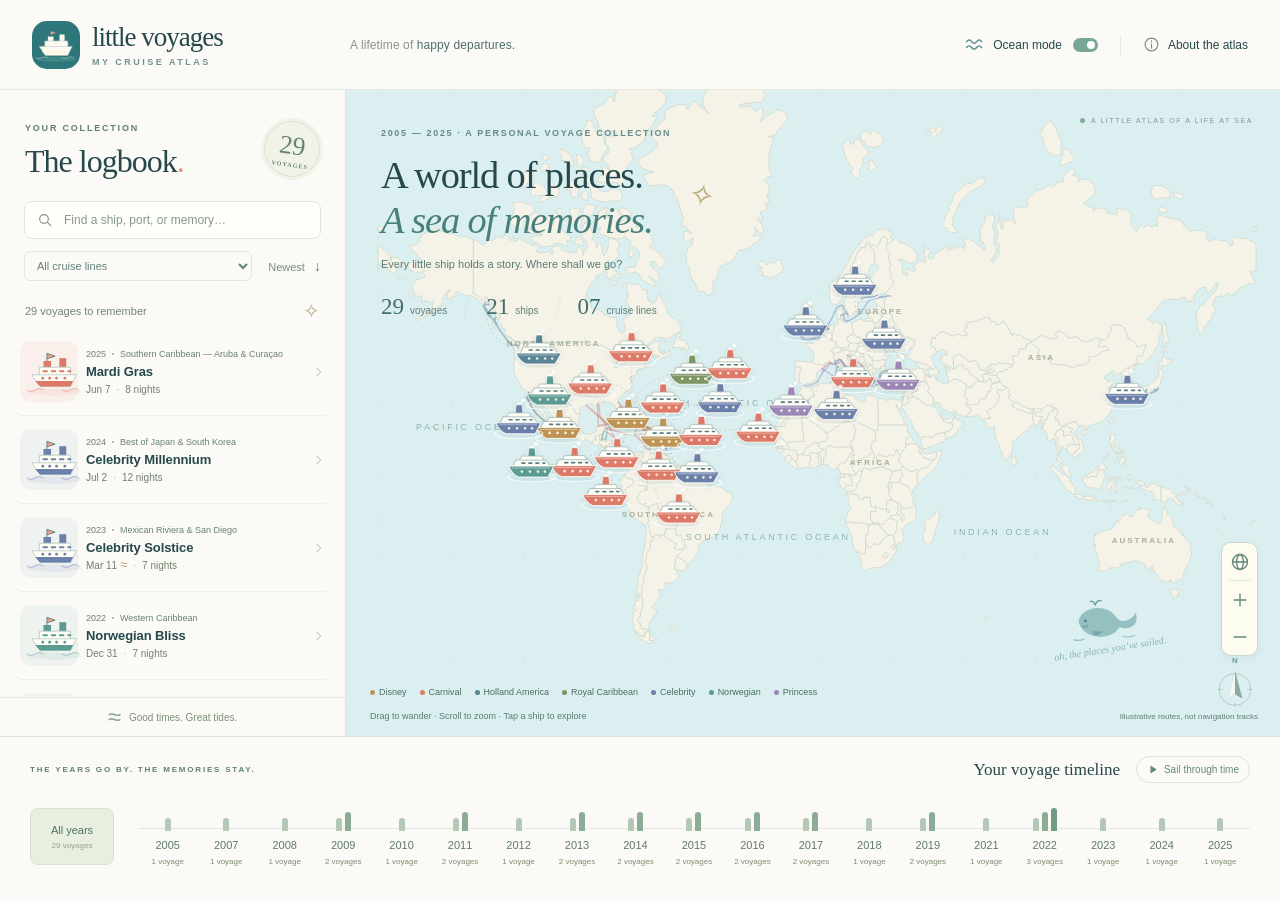
==== little-voyages/index.html @ ff3bac01 "Add Little Voyages interactive cruise atlas and historical research" ====
<!doctype html>
<html lang="en">
  <head>
    <meta charset="UTF-8" />
    <meta name="viewport" content="width=device-width, initial-scale=1.0" />
    <meta name="theme-color" content="#f8f7f2" />
    <meta name="description" content="A little atlas of a life at sea. Explore 29 cruises, from the Bahamas to Japan, through animated maps, itineraries, and a personal voyage timeline." />
    <title>Little voyages — My cruise atlas</title>
    <link rel="icon" type="image/svg+xml" href="./favicon.svg" />
    <script type="module" crossorigin src="./assets/index-Dliv5CkL.js"></script>
    <link rel="stylesheet" crossorigin href="./assets/index-Ddu1k9r9.css">
  </head>
  <body>
    <div id="app"></div>
  </body>
</html>
---- little-voyages/assets/index-Ddu1k9r9.css ----
@font-face{font-family:DM Sans;src:url(../fonts/dm-sans-400.ttf) format("truetype");font-weight:400;font-display:swap}@font-face{font-family:DM Sans;src:url(../fonts/dm-sans-500.ttf) format("truetype");font-weight:500;font-display:swap}@font-face{font-family:DM Sans;src:url(../fonts/dm-sans-600.ttf) format("truetype");font-weight:600;font-display:swap}@font-face{font-family:DM Sans;src:url(../fonts/dm-sans-700.ttf) format("truetype");font-weight:700;font-display:swap}@font-face{font-family:Fraunces;src:url(../fonts/fraunces-400.ttf) format("truetype");font-weight:400;font-display:swap}@font-face{font-family:Fraunces;src:url(../fonts/fraunces-500.ttf) format("truetype");font-weight:500;font-display:swap}:root{font-family:DM Sans,sans-serif;color:#25484c;background:#f8f7f2;font-synthesis:none;--ink:#244a4e;--teal:#287e83;--muted:#7b8b89;--paper:#fbfaf6;--line:#e7e9e1;--serif:"Fraunces",Georgia,serif}*{box-sizing:border-box}body{margin:0}button,input,select{font:inherit}button,a,input,select{-webkit-tap-highlight-color:transparent}button{cursor:pointer;color:inherit}button{border:0;background:none}a{color:inherit}button:disabled{cursor:default;opacity:.35}button:focus-visible,a:focus-visible,input:focus-visible,select:focus-visible,[tabindex]:focus-visible{outline:3px solid #d89564;outline-offset:4px}button:focus:not(:focus-visible){outline:none}.icon{width:20px;height:20px;flex:none;vertical-align:middle}.sr-only{position:absolute;width:1px;height:1px;padding:0;margin:-1px;overflow:hidden;clip:rect(0,0,0,0);white-space:nowrap;border:0}.flip{transform:rotate(180deg)}.topbar{height:90px;display:flex;align-items:center;border-bottom:1px solid var(--line);padding:0 32px;gap:36px;background:var(--paper)}.brand{display:flex;gap:12px;align-items:center;text-decoration:none;min-width:282px;font:500 27px var(--serif);letter-spacing:-1px}.brand-mark{display:grid;place-items:center;width:48px;height:48px;border-radius:15px;background:#2d777b}.brand-mark .boat-art{width:46px;height:43px;transform:scale(1.1)}.brand-caption{display:block;font:600 9px DM Sans,sans-serif;letter-spacing:2.5px;margin-top:4px;color:#74928f}.header-tagline{font-size:12px;color:#86938e;flex:1;letter-spacing:.1px}.header-tagline span{color:#526f6c}.top-actions{display:flex;align-items:center;gap:22px}.motion-button,.about-button{display:flex;align-items:center;gap:8px;font-size:12px;white-space:nowrap;padding:8px 0}.motion-button .icon{color:#4f8c8b}.motion-button i{width:25px;height:14px;display:block;background:#bbcbc5;border-radius:20px;position:relative;margin-left:3px}.motion-button i:after{content:"";position:absolute;left:3px;top:3px;width:8px;height:8px;background:#fff;border-radius:50%;transition:transform .2s}.motion-button[aria-pressed=true] i{background:#78a798}.motion-button[aria-pressed=true] i:after{transform:translate(11px)}.action-divider{height:20px;width:1px;background:var(--line)}.about-button .icon{width:17px;height:17px;color:#79908a}.about-button:hover{color:var(--teal)}.atlas-layout{display:grid;grid-template-columns:346px minmax(0,1fr);grid-template-rows:minmax(440px,1fr) 164px;height:calc(100dvh - 90px);min-height:680px}.logbook{grid-row:1;border-right:1px solid #e1e6df;background:var(--paper);display:flex;flex-direction:column;min-height:0;z-index:3}.logbook #sidebar{flex:1;min-height:0;display:flex;flex-direction:column}.logbook-heading{display:flex;justify-content:space-between;align-items:center;padding:27px 25px 21px}.eyebrow{font-size:9px;font-weight:600;letter-spacing:1.8px;color:#708c87}.logbook h1{font:400 32px var(--serif);margin:8px 0 0;letter-spacing:-1px}.heading-dot{color:#dc947b}.count-stamp{font:400 26px var(--serif);border:1px solid #d8dfd2;background:#f1f3e9;outline:3px solid #f1f3e9;border-radius:50%;width:56px;height:56px;text-align:center;display:flex;flex-direction:column;justify-content:center;transform:rotate(8deg);color:#668473}.count-stamp span{font:600 6px DM Sans;letter-spacing:1.1px;margin-top:1px}.filters{padding:0 24px}.search-box{display:flex;align-items:center;gap:9px;border:1px solid #dfe5dc;background:#fffefa;border-radius:8px;padding:10px 12px}.search-box .icon{width:16px;height:16px;color:#79918b}.search-box input{min-width:0;width:100%;border:0;background:transparent;font-size:11px;color:var(--ink);outline:none}.search-box:focus-within{border-color:#72a8a3;box-shadow:0 0 0 2px #b3d0c832}.search-box input::placeholder{color:#879891}.filter-row{display:flex;align-items:center;justify-content:space-between;margin-top:11px;gap:8px}.line-select{flex:1;min-width:0}.line-select select{width:100%;color:#648179;border:1px solid #e3e7de;border-radius:6px;background:transparent;padding:7px 20px 7px 8px;font-size:10px;cursor:pointer}.sort-button{font-size:10px;color:#7d8e87;white-space:nowrap;padding:8px 0 8px 8px}.sort-button span{margin-left:6px;color:#57776e;font-size:14px}.list-label{display:flex;align-items:center;justify-content:space-between;padding:23px 25px 11px;font-size:10px;color:#84968e}.list-sparkle{font-size:20px;color:#bbac89;line-height:8px}.list-label button{font-size:9px;text-decoration:underline;color:#517f79;padding:0}.cruise-list{min-height:0;overflow-y:auto;padding:0 13px 13px;scrollbar-width:thin;scrollbar-color:#d3ddd0 transparent}.cruise-card{display:flex;align-items:center;width:100%;text-align:left;padding:13px 7px;border-radius:9px;border-bottom:1px solid #eceee7;gap:8px;position:relative;transition:background .2s,transform .2s}.cruise-card:hover{background:#eef3e9;transform:translate(2px)}.card-boat{width:58px;height:61px;display:grid;place-items:center;border-radius:10px;flex:none;background:color-mix(in srgb,var(--line-color) 7%,transparent)}.card-boat .boat-art{width:69px;height:58px}.cruise-card:hover .boat-hull{animation:boatBob 2s ease-in-out infinite}.card-copy{display:flex;flex-direction:column;gap:5px;min-width:0;flex:1}.card-kicker{display:flex;align-items:center;font-size:8px;color:#7c9088;gap:6px;white-space:nowrap;overflow:hidden;text-overflow:ellipsis}.card-kicker i{width:2px;height:2px;background:#9fae9e;border-radius:50%;flex:none}.card-copy strong{font-size:12px;font-weight:600;letter-spacing:-.1px}.card-meta{font-size:9px;color:#8b998f;display:flex;align-items:center;gap:6px}.card-meta>span:not(.estimate-mark){color:#b1b9ac}.estimate-mark{font-size:13px;color:#b9a074;line-height:8px;margin-left:-3px}.card-arrow{color:#9daf9d}.card-arrow .icon{width:13px}.sidebar-footer{height:39px;flex:none;display:flex;align-items:center;justify-content:center;gap:8px;font-size:9px;color:#99a591;border-top:1px solid var(--line)}.tiny-wave{font-size:24px;line-height:10px;color:#8ca598}.empty-state{padding:25px 16px;text-align:center;font-size:12px;color:var(--muted)}.empty-state>.boat-art{width:100px}.empty-state h3{font:22px var(--serif);color:var(--ink)}.map-section{position:relative;overflow:hidden;min-width:0;background:#dceff0}.map-section #map{position:absolute;inset:0}.map-heading{position:absolute;top:32px;left:35px;pointer-events:none;z-index:1;max-width:465px}.map-heading>.eyebrow{font-size:8px;letter-spacing:1.65px;color:#668b88}.map-heading h2{font:400 clamp(28px,3vw,44px)/1.18 var(--serif);letter-spacing:-1.1px;margin:13px 0 12px;position:relative}.map-heading h2 em{font-weight:400;font-style:italic;color:#477f7b}.little-star{color:#b9a776;font-size:31px;position:absolute;right:-43px;top:25px;transform:rotate(12deg)}.map-heading>p{font-size:10px;color:#749690;line-height:1.6;margin:0;display:flex;align-items:center;gap:4px}.map-heading>p .icon{width:13px;height:13px}.map-stats{display:flex;align-items:center;gap:19px;margin-top:21px}.map-stats>div{display:flex;align-items:baseline;gap:6px}.map-stats strong{font:400 23px var(--serif);color:#426f6a}.map-stats span{font-size:9px;color:#7c9890}.map-stats>i{width:1px;height:21px;background:#b4cfc233;transform:rotate(12deg)}.map-heading.is-selected{background:#e0efede8;border:1px solid #f8fcf372;padding:14px 19px;border-radius:10px;backdrop-filter:blur(8px);top:25px;left:25px;max-width:calc(100% - 130px)}.map-heading.is-selected h2{font-size:25px;margin:6px 0}.map-heading.is-selected .little-star{display:none}.map-heading.is-selected .eyebrow{font-size:7px}.map-heading.is-selected p{font-size:9px}.map-corner{position:absolute;top:27px;right:27px;font-size:7px;letter-spacing:1.6px;color:#7d9993;display:flex;align-items:center;gap:6px;pointer-events:none}.live-dot{width:5px;height:5px;background:#81ab9b;border-radius:50%}.map-tools{position:absolute;right:22px;bottom:80px;display:flex;flex-direction:column;align-items:center;background:#fffdf2ee;border:1px solid #c7d8cb;border-radius:10px;box-shadow:0 3px 9px #3d767912;overflow:hidden;z-index:3}.map-tools button{display:grid;place-items:center;width:35px;height:37px;color:#65877e}.map-tools button:hover{background:#e7eee0;color:#286967}.map-tools button.zoomed{color:#217e80;background:#e8f2eb}.map-tools>span{width:21px;height:1px;background:#dde5d7}.map-legend{position:absolute;bottom:39px;left:24px;display:flex;align-items:center;flex-wrap:wrap;gap:7px 13px;max-width:calc(100% - 110px);pointer-events:none}.map-legend span{display:flex;align-items:center;gap:4px;font-size:8px;color:#63877f}.map-legend i{width:5px;height:5px;border-radius:50%}.map-help{position:absolute;bottom:15px;left:24px;color:#8ba5a0;font-size:8px;pointer-events:none}.route-disclaimer{position:absolute;bottom:15px;right:22px;font-size:7px;color:#88a49e;pointer-events:none}.sea-friend{position:absolute;right:115px;bottom:82px;display:flex;flex-direction:column;align-items:center;pointer-events:none;opacity:.72;transform:rotate(-4deg);z-index:0}.sea-friend svg{width:83px;animation:whaleBob 5s ease-in-out infinite}.sea-friend span{font:italic 10px var(--serif);color:#699c97;transform:rotate(-5deg)}.map-section:has(.map-heading.is-selected) .sea-friend{display:none}.timeline{grid-column:1 / -1;position:relative;border-top:1px solid #dfe5dc;background:var(--paper);padding:19px 30px 12px;z-index:4}.timeline-intro{display:flex;justify-content:space-between;align-items:center}.timeline-intro>.eyebrow{font-size:7px;letter-spacing:1.8px}.timeline-intro>div{display:flex;align-items:center;gap:16px}.timeline h2{font:400 17px var(--serif);margin:0}.tour-button{display:flex;align-items:center;gap:6px;border:1px solid #dbe4d6;padding:7px 10px;border-radius:20px;font-size:9px;color:#648779}.tour-button .icon{height:11px;width:11px;fill:currentColor}.tour-button[aria-pressed=true] .icon{fill:none}.tour-button:hover{background:#e8eee2}.timeline-track{display:flex;align-items:stretch;gap:24px;margin-top:12px;height:83px}.year-all{align-self:center;flex:none;width:84px;height:57px;border-radius:8px;border:1px solid transparent;font-size:11px}.year-all span{display:block;font-size:8px;color:#98a28f;margin-top:5px}.year-all.active{background:#e8eee0;border-color:#d7e2cc;color:#507760}.year-scroll{display:flex;flex:1;min-width:0;justify-content:space-between;gap:3px;overflow-x:auto;scrollbar-width:thin;scrollbar-color:#d1ddca transparent;padding:2px 2px 7px;position:relative}.year-scroll:before{content:"";position:absolute;top:33px;left:0;right:0;height:1px;background:#e5e9dd;pointer-events:none}.year-item{position:relative;display:flex;flex:1;min-width:47px;max-width:76px;flex-direction:column;align-items:center;justify-content:flex-end;border-radius:7px;gap:6px;padding:5px 3px;transition:background .2s}.year-item:hover{background:#f0f1e6}.year-item.active{background:#e8eee0;box-shadow:inset 0 0 0 1px #d6e2cc}.year-bars{height:24px;display:flex;align-items:flex-end;gap:3px;position:relative;margin-bottom:2px}.year-bars i{display:block;width:6px;height:13px;background:#b4c8b6;border-radius:3px 3px 0 0}.year-bars i:nth-child(2){height:19px;background:#8cac96}.year-bars i:nth-child(3){height:23px;background:#729b84}.year-item.active .year-bars i{background:#51897b}.year-number{font-size:10px;color:#5f7a69;font-weight:500}.year-count{font-size:7px;color:#a5ad9c}.detail-toolbar{display:flex;justify-content:space-between;align-items:center;padding:18px 21px;border-bottom:1px solid #e7eadd;flex:none;gap:8px}.back-button{display:flex;align-items:center;gap:7px;font-size:10px;color:#698579;padding:0}.back-button .icon{width:15px;height:15px}.detail-toolbar>span{font-size:7px;letter-spacing:1.2px;color:#98a28e}.detail-scroll{flex:1;min-height:0;overflow-y:auto;scrollbar-width:thin;scrollbar-color:#d3ddd0 transparent}.detail-hero{height:139px;background:color-mix(in srgb,var(--line-color) 9%,#f7f6ec);position:relative;display:flex;align-items:center;justify-content:center;overflow:hidden}.detail-hero:after,.detail-hero:before{content:"";position:absolute;left:-5%;right:-5%;height:100px;border-radius:50%;border-top:1px solid color-mix(in srgb,var(--line-color) 18%,transparent);bottom:-73px;transform:rotate(-5deg)}.detail-hero:after{bottom:-80px;transform:rotate(4deg)}.detail-watermark{position:absolute;right:19px;top:0;font:130px var(--serif);opacity:.065;line-height:1;letter-spacing:-10px;color:var(--line-color)}.detail-boat{width:155px;height:118px;transform:translateY(-7px)}.detail-boat .boat-hull{animation:boatBob 4s ease-in-out infinite}.detail-region{position:absolute;bottom:12px;font-size:8px;letter-spacing:2px;text-transform:uppercase;color:var(--line-color)}.detail-heading{padding:23px 23px 18px}.detail-heading .eyebrow{font-size:8px;letter-spacing:1.4px}.detail-heading h1{font-size:30px;line-height:1.15;letter-spacing:-1px}.detail-heading>p{font-size:11px;color:#829384;margin:9px 0 12px}.confidence{display:inline-flex;align-items:center;gap:5px;font-size:8px;border-radius:5px;padding:5px 7px;background:#eaf0e4;color:#6b8b67}.confidence:before{content:"";display:block;width:4px;height:4px;border-radius:50%;background:currentColor}.confidence.likely{background:#f6efd9;color:#a88e46}.confidence.unresolved{background:#f5e8df;color:#ae8269}.detail-stats{display:flex;margin:0 22px 20px;background:#f3f3e9;border-radius:8px;padding:14px 4px;gap:3px}.detail-stats>div{flex:1;display:grid;grid-template-columns:auto auto;justify-content:center;align-items:center;gap:4px}.detail-stats .icon{width:13px;height:13px;color:#849c88}.detail-stats strong{font:21px var(--serif);color:#527761}.detail-stats span{grid-column:1/-1;font-size:7px;color:#8d9a83;text-align:center;white-space:nowrap}.detail-tabs{display:flex;border-bottom:1px solid #e1e6d9;margin:0 22px;gap:20px}.detail-tabs button{padding:11px 0;font-size:10px;position:relative;color:#8a9783;white-space:nowrap}.detail-tabs [aria-selected=true]{color:#3b786a}.detail-tabs [aria-selected=true]:after{content:"";position:absolute;bottom:-1px;left:0;right:0;height:2px;background:#608e79}.detail-tabs span{display:inline-block;font-size:7px;padding:2px 4px;border-radius:4px;background:#edf0e4;margin-left:3px}.itinerary-note{display:flex;gap:8px;background:#f3f0e2;margin:16px 22px 0;padding:10px;border-radius:6px;color:#9b916e}.itinerary-note .icon{width:13px;height:13px;margin-top:2px}.itinerary-note p{font-size:9px;line-height:1.6;margin:0}.port-list{list-style:none;margin:23px 22px 10px;padding:0}.port-list li{position:relative;display:flex;gap:12px;align-items:center;min-height:59px}.port-list li:not(:last-child):before{content:"";position:absolute;left:11px;top:30px;bottom:-3px;border-left:1px dashed #c5d3bf}.port-dot{width:23px;height:23px;display:grid;place-items:center;flex:none;border:1px solid #d7e1ce;border-radius:50%;font-size:8px;background:#fbfaf6;color:#8aa17c;z-index:1}.port-dot .icon{width:12px;height:12px;color:var(--line-color)}.port-list li>div{display:flex;flex-direction:column;gap:5px;flex:1}.port-list strong{font-size:11px;font-weight:500}.port-list li>div>span{font-size:7px;letter-spacing:1px;color:#93a089;text-transform:uppercase}.port-date{font-size:8px;color:#92a08c}.itinerary-footnote{font-size:8px;line-height:1.6;color:#a0a994;padding:0 25px 18px}.detail-navigation{display:flex;justify-content:space-between;padding:14px 20px;border-top:1px solid var(--line);flex:none}.detail-navigation button{font-size:9px;display:flex;align-items:center;gap:6px}.detail-navigation .icon{width:13px;height:13px}.research-notes{padding:24px 24px 30px}.research-notes>.eyebrow{font-size:7px;letter-spacing:1.2px}.research-notes blockquote{font-size:10px;line-height:1.7;color:#81917a;border-left:2px solid #d7dfc8;margin:12px 0 23px;padding-left:12px}.research-notes h3{font:18px var(--serif);margin:20px 0 10px}.research-notes p{font-size:11px;line-height:1.85;color:#7d8d78}.source-list a{display:flex;gap:8px;text-decoration:none;padding:13px 0;border-bottom:1px solid #e8ebdf}.source-number{color:#a3b49a;font:16px var(--serif);flex:none;width:13px}.source-list a>span:nth-child(2){flex:1;min-width:0}.source-list strong{font-size:10px;line-height:1.6;display:block;font-weight:500;color:#5c8370}.source-list small{display:block;font-size:9px;line-height:1.6;color:#99a28c;margin-top:4px}.source-list .icon{width:12px;height:12px;margin-top:4px;color:#98ae8f}.source-list a:hover strong{text-decoration:underline}.mystery-art{padding:20px;text-align:center}.mystery-art>.boat-art{width:125px}.mystery-art>p{font:18px/1.6 var(--serif);color:#99a086}dialog{border:1px solid #e1e8d9;border-radius:20px;padding:35px 42px 25px;background:#fbfaf5;color:var(--ink);width:580px;max-width:calc(100% - 32px);max-height:calc(100dvh - 50px);box-shadow:0 30px 140px #183e4b38}dialog::backdrop{background:#224d5859;backdrop-filter:blur(5px)}.dialog-close{position:absolute;right:15px;top:15px}.icon-button{height:30px;width:30px;display:grid;place-items:center;color:#91a38b}.dialog-boat{width:100px;margin-left:-8px;height:76px}.dialog-boat .boat-art{width:100%;height:100%}dialog h2{font:32px var(--serif);letter-spacing:-.6px;margin:13px 0}dialog h3{font:22px var(--serif);margin:20px 0 10px}dialog p{font-size:12px;line-height:1.8;color:#81907c}.about-rule{height:1px;background:#e1e7d6;margin:22px 0}.confidence-guide>p{font-size:10px}.confidence-guide .confidence{margin-right:5px}.dialog-actions{display:flex;align-items:center;gap:18px;margin-top:24px}.primary-button{background:#387f7b;color:#fffbed;display:inline-flex;align-items:center;justify-content:center;gap:7px;border:1px solid #32756d;border-radius:7px;padding:11px 13px;font-size:10px}.primary-button:hover{background:#256c69}.primary-button .icon{width:14px;height:14px}.dialog-actions>a{font-size:10px;text-decoration:none;display:flex;align-items:center;gap:6px;color:#6a8b75}.dialog-actions>a:hover{text-decoration:underline}.dialog-actions>a .icon{width:11px;height:11px}dialog .map-credit{font-size:8px;margin-top:24px;color:#a4af94}@keyframes boatBob{0%,to{transform:translateY(0) rotate(-1deg);transform-origin:50% 70%}50%{transform:translateY(-2px) rotate(1.2deg);transform-origin:50% 70%}}@keyframes whaleBob{0%,to{transform:translateY(0) rotate(-3deg)}50%{transform:translateY(-6px) rotate(3deg)}}.still-seas *,.still-seas *:before,.still-seas *:after{animation:none!important;scroll-behavior:auto!important}@media(min-width:1600px){.atlas-layout{grid-template-columns:380px 1fr;grid-template-rows:minmax(440px,1fr) 185px}.topbar{height:100px}.atlas-layout{height:calc(100dvh - 100px)}.map-heading{top:40px;left:45px}.cruise-card{padding-top:18px;padding-bottom:18px}.card-copy strong{font-size:14px}.card-kicker,.card-meta{font-size:10px}.timeline{padding:23px 38px 18px}.timeline-track{margin-top:19px}.brand{min-width:316px}.year-item{max-width:90px}.timeline h2{font-size:20px}}@media(max-width:1150px){.header-tagline{display:none}.topbar{justify-content:space-between;padding:0 24px}.atlas-layout{grid-template-columns:310px 1fr}.logbook-heading,.filters{padding-left:20px;padding-right:20px}.logbook h1{font-size:30px}.card-boat{width:49px}.card-boat .boat-art{width:59px}.card-copy strong{font-size:11px}.card-copy{gap:5px}.card-kicker{font-size:7px}.card-meta{font-size:8px}.map-corner{display:none}.map-heading{left:25px;top:25px}.map-heading h2{font-size:33px}.map-heading>p{font-size:9px}.map-heading>.eyebrow{font-size:7px}.map-stats{gap:14px;margin-top:16px}.map-stats strong{font-size:20px}.map-stats span{font-size:8px}.map-legend{gap:6px 10px;bottom:40px}.map-legend span{font-size:7px}.route-disclaimer{bottom:4px;font-size:6px}.sea-friend{right:80px;bottom:98px}.year-scroll{justify-content:flex-start}.year-item{min-width:49px}.timeline-intro>.eyebrow{font-size:6px}.timeline h2{font-size:15px}.detail-toolbar{padding:16px}.detail-tabs{gap:14px}.detail-stats{margin:0 17px 16px}.detail-tabs button{font-size:9px}.detail-heading{padding:19px}.detail-heading h1{font-size:28px}}@media(max-width:800px){.topbar{height:76px;padding:0 19px;gap:10px}.brand{min-width:0;font-size:24px;gap:9px}.brand-mark{width:41px;height:41px;border-radius:12px}.brand-mark .boat-art{width:40px}.brand-caption{font-size:7px;letter-spacing:2px}.top-actions{gap:14px}.motion-button span,.about-button span,.action-divider{display:none}.about-button .icon{width:20px;height:20px}.motion-button{gap:5px}.motion-button .icon{width:18px;height:18px}.atlas-layout{height:auto;min-height:calc(100dvh - 76px);grid-template-columns:minmax(0,1fr);grid-template-rows:440px 142px 550px}.map-section{grid-row:1;grid-column:1}.logbook{grid-row:3;grid-column:1;border-right:0;border-top:1px solid #e0e6d7}.timeline{grid-row:2;padding:16px 20px 8px}.timeline-intro>.eyebrow{display:none}.timeline-intro>div{width:100%;justify-content:space-between}.timeline h2{font-size:18px}.timeline-track{height:77px;gap:13px;margin-top:8px}.year-all{width:65px;height:51px;font-size:10px}.year-all span{font-size:7px}.year-item{min-width:45px}.map-heading{top:23px;left:23px}.map-heading h2{font-size:32px}.map-heading>.eyebrow{font-size:7px}.map-heading>p{font-size:8px}.map-heading .little-star{right:-31px;font-size:23px}.map-stats{margin-top:15px;gap:16px}.map-stats strong{font-size:20px}.map-stats span{font-size:8px}.map-heading.is-selected{top:16px;left:16px;padding:11px 14px;max-width:calc(100% - 32px)}.map-heading.is-selected h2{font-size:24px}.map-tools{right:15px;bottom:78px}.map-tools button{height:31px;width:31px}.map-tools .icon{width:17px;height:17px}.map-legend{left:19px;bottom:36px;gap:7px 11px;max-width:calc(100% - 40px)}.map-help{left:19px;bottom:17px;font-size:7px}.route-disclaimer{right:15px;bottom:6px;font-size:6px}.help-desktop{display:none}.sea-friend{right:69px;bottom:81px}.sea-friend svg{width:63px}.sea-friend span{font-size:8px}.logbook-heading{padding:20px 24px 14px}.logbook-heading h1{font-size:28px;margin-top:5px}.count-stamp{width:47px;height:47px;font-size:22px}.count-stamp span{font-size:5px}.filters{padding:0 24px;display:flex;gap:10px}.search-box{flex:1;min-width:0;padding:9px 10px}.filter-row{margin:0;min-width:138px;max-width:185px;flex:1}.sort-button{font-size:9px}.line-select select{padding:9px 15px 9px 5px;font-size:9px}.search-box input{font-size:10px}.list-label{padding:17px 24px 9px}.cruise-list{padding:0 16px 15px;display:grid;grid-template-columns:1fr 1fr;align-content:start;column-gap:13px}.card-copy strong{font-size:12px}.card-kicker{font-size:8px}.card-meta{font-size:9px}.card-boat{width:54px}.card-boat .boat-art{width:66px}.detail-toolbar{padding:17px 24px}.detail-scroll{display:grid;grid-template-columns:1fr 1fr;grid-template-rows:135px auto auto;align-content:start}.detail-hero{grid-column:1;height:135px}.detail-heading{grid-column:2;grid-row:1;padding:20px}.detail-heading h1{font-size:27px}.detail-heading>p{font-size:10px}.detail-stats{grid-column:1 / -1;margin:14px 24px 10px}.detail-tabs{grid-column:1 / -1;margin:0 24px}.detail-tabs button{font-size:11px}#detail-content{grid-column:1 / -1}.port-list{display:grid;grid-template-columns:1fr 1fr;gap:0 30px}.port-list li:not(:last-child):before{display:none}.research-notes{padding-top:18px}.research-notes p{font-size:12px}.detail-navigation{padding:13px 24px}.detail-navigation button{font-size:10px}}@media(max-width:500px){.atlas-layout{grid-template-rows:410px 138px 540px}.topbar{height:71px;padding:0 16px}.brand{font-size:22px}.top-actions{gap:11px}.motion-button .icon{display:none}.brand-caption{font-size:6px}.brand-mark{width:37px;height:39px}.map-heading h2{font-size:28px;line-height:1.2;margin:11px 0 10px}.map-heading{left:19px;top:21px}.map-heading>.eyebrow{font-size:6px;letter-spacing:1.3px}.map-heading>p{font-size:7.5px}.map-stats{gap:12px;margin-top:11px}.map-stats strong{font-size:18px}.map-stats span{font-size:7px}.map-heading.is-selected h2{font-size:21px}.map-heading.is-selected p{font-size:8px}.sea-friend{display:none}.map-legend span{font-size:6px}.map-legend{gap:5px 8px;max-width:85%}.map-tools{bottom:84px;right:13px}.timeline{padding:13px 16px 8px}.timeline h2{font-size:17px}.tour-button{font-size:8px;padding:6px 8px}.year-scroll{gap:1px}.year-item{min-width:45px}.timeline-track{gap:8px}.filters{display:block;padding:0 22px}.filter-row{margin-top:9px;max-width:none}.line-select{max-width:72%}.line-select select{padding:7px}.search-box input{font-size:11px}.cruise-list{display:block;padding:0 15px}.cruise-card{padding:12px 8px;gap:13px}.card-boat{width:56px;height:55px}.card-copy strong{font-size:12px}.card-kicker{font-size:8px}.card-meta{font-size:9px}.card-arrow{margin-right:4px}.logbook-heading{padding-bottom:17px}.list-label{padding-top:15px}.detail-scroll{grid-template-rows:133px auto auto}.detail-heading{padding:17px 15px}.detail-heading h1{font-size:24px}.detail-heading>.eyebrow{font-size:6px;letter-spacing:.7px}.detail-heading>p{font-size:8px;line-height:1.4;margin:7px 0}.detail-heading .confidence{font-size:6px;padding:4px}.detail-hero{height:133px}.detail-boat{width:133px;height:108px}.detail-region{font-size:6px;letter-spacing:1px}.detail-watermark{font-size:108px;right:12px;top:7px}.detail-stats{margin-left:19px;margin-right:19px}.port-list{display:block}.port-list li:not(:last-child):before{display:block}.port-list strong{font-size:12px}.port-list li>div>span{font-size:8px}.port-date{font-size:9px}.detail-stats span{font-size:8px}.detail-stats strong{font-size:24px}.itinerary-note p{font-size:10px}dialog{padding:27px 24px 20px}dialog h2{font-size:28px}.dialog-actions{flex-direction:column;align-items:stretch;gap:14px}.dialog-actions>a{justify-content:center}.about-button{padding:9px 0}.dialog-boat{width:80px;height:65px}}@media(prefers-reduced-motion:reduce){*,*:before,*:after{animation:none!important;scroll-behavior:auto!important;transition:none!important}}:root{--font-body:"DM Sans",sans-serif}.eyebrow{color:#617f79}.search-box input{font-size:12px}.line-select select,.sort-button,.list-label{font-size:11px}.list-label{color:#708575}.card-copy strong{font-size:13px}.card-kicker{font-size:9px;color:#698171}.card-meta{font-size:10px;color:#71816e}.sidebar-footer{font-size:10px;color:#7c9077}.map-heading>p{font-size:11px;color:#587c76}.map-stats span{font-size:10px;color:#5e8178}.map-heading>.eyebrow{font-size:9px}.map-legend span{font-size:9px;color:#486e64}.map-help{font-size:9px;color:#577c72}.route-disclaimer{font-size:8px;color:#5d7e74}.year-number{font-size:11px}.year-count{font-size:8px;color:#7e8c72}.timeline-intro>.eyebrow{font-size:8px}.tour-button{font-size:10px}.confidence{font-size:9px}.detail-heading>p{font-size:12px;color:#667c65}.detail-stats span{font-size:8px;color:#6c805f}.detail-tabs button{font-size:11px}.port-list strong{font-size:12px}.port-list li>div>span{font-size:8px;color:#6f855f}.port-date{font-size:9px;color:#6b805e}.itinerary-footnote{font-size:9px;color:#7b8c69}.research-notes p{font-size:12px;color:#5e7259}.research-notes blockquote,.source-list strong{font-size:11px}.source-list small{font-size:10px;color:#78876b}.detail-navigation button{font-size:10px}.itinerary-note p{font-size:10px;color:#887641}.map-heading.is-selected>p{font-size:10px}.research-notes .eyebrow{color:#677e59}@media(max-width:1150px)and (min-width:801px){.card-copy strong{font-size:12px}.card-kicker{font-size:8px}.card-meta{font-size:9px}.map-heading h2{font-size:30px}.map-heading>.eyebrow{font-size:7px}.map-legend span{font-size:8px}.route-disclaimer{font-size:7px}.map-heading>p{font-size:10px}.detail-tabs button{font-size:10px}}@media(max-width:800px){.map-heading>p{font-size:10px}.map-heading>.eyebrow{font-size:8px}.map-legend span,.map-help{font-size:8px}.route-disclaimer{font-size:7px}.card-kicker{font-size:9px}.card-copy strong{font-size:13px}.card-meta{font-size:10px}.year-number{font-size:11px}.year-count{font-size:8px}.line-select select{font-size:10px}.search-box input{font-size:11px}.detail-heading>p{font-size:10px}.map-heading.is-selected>p{font-size:9px}}@media(max-width:500px){.map-stats{display:none}.map-heading>.eyebrow{font-size:7px}.map-heading>p{font-size:9px}.map-legend span{font-size:7px}.map-legend{max-width:calc(100% - 30px);gap:6px 10px}.map-heading h2{font-size:28px}.map-help{font-size:8px}.route-disclaimer{font-size:6px}.detail-heading .confidence{font-size:8px}.detail-heading>p{font-size:9px}.detail-heading h1{font-size:23px}.detail-heading>.eyebrow{font-size:7px}.detail-region{font-size:7px}.detail-tabs button{font-size:11px}.port-date{font-size:10px}.card-copy strong{font-size:13px}.tour-button{font-size:9px}.search-box input{font-size:12px}.list-label{font-size:11px}.sidebar-footer{font-size:10px}}.mobile-details{display:none}@media(max-width:800px){.mobile-details:not([hidden]){display:flex;position:absolute;left:16px;right:59px;bottom:35px;align-items:center;justify-content:space-between;gap:10px;z-index:4;background:#fffcf2f5;border:1px solid #c1d5c7;border-radius:8px;box-shadow:0 4px 12px #316d6512;padding:12px;font-size:11px;font-weight:600;text-align:left}.mobile-details>span{font-size:9px;font-weight:400;color:#6a8874;display:flex;align-items:center;gap:3px;flex:none}.mobile-details .icon{width:12px;height:12px}.map-section:has(.map-heading.is-selected) .map-legend{display:none}.map-section:has(.map-heading.is-selected) .map-help{display:none}}@media(max-width:800px){.atlas-layout:has(.detail-scroll){grid-template-rows:440px 142px minmax(550px,100dvh)}}@media(max-width:500px){.atlas-layout:has(.detail-scroll){grid-template-rows:410px 138px minmax(540px,100dvh)}}.atlas-map{position:relative;isolation:isolate;overflow:hidden;background:#dceff0;touch-action:none}.atlas-map__svg{display:block;width:100%;height:100%;outline:none;cursor:grab}.atlas-map__svg:active{cursor:grabbing}.atlas-map__graticule{fill:none;stroke:#aacbcc;stroke-width:.7;stroke-dasharray:2 6;opacity:.42;vector-effect:non-scaling-stroke}.atlas-map__countries path{fill:#f5f2e7;stroke:#c9d6c9;stroke-width:.65;stroke-linejoin:round;vector-effect:non-scaling-stroke}.atlas-map__labels{pointer-events:none}.atlas-map__ocean{text-anchor:middle;fill:#6b9d9f;font:500 9px var(--font-body,Arial,sans-serif);letter-spacing:2.7px;opacity:.73}.atlas-map__continent{text-anchor:middle;fill:#929a86;font:600 8px var(--font-body,Arial,sans-serif);letter-spacing:2px;opacity:.76}.atlas-map__route{fill:none;stroke-width:1.35;stroke-linecap:round;stroke-linejoin:round;opacity:.46;vector-effect:non-scaling-stroke;pointer-events:none;transition:opacity .25s,stroke-width .25s}.atlas-map__route.is-muted{opacity:.07}.atlas-map__route.is-hovered{opacity:1;stroke-width:2.3}.atlas-map__route.is-selected{opacity:.94;stroke-width:2.8;stroke-dasharray:5 4;animation:atlas-route-flow 26s linear infinite}.atlas-map__leaders path{fill:none;stroke-width:.8;stroke-dasharray:2 3;opacity:.38;pointer-events:none}.atlas-map__leaders path.is-selected{opacity:.75}.atlas-map__ship{cursor:pointer;outline:none;transition:opacity .2s}.atlas-map__ship.is-muted{opacity:.2}.atlas-map__ship:hover,.atlas-map__ship:focus-visible{opacity:1}.atlas-map__selection-ring{fill:#fffcf4;stroke:var(--ship-color,#247c82);stroke-width:1.4;opacity:0;transition:opacity .2s}.atlas-map__ship.is-selected .atlas-map__selection-ring{opacity:.82}.atlas-map__ship:focus-visible .atlas-map__selection-ring{opacity:1;stroke-width:2.5;stroke-dasharray:3 2}.atlas-map__wake{fill:none;stroke:#fff;stroke-width:1.1;opacity:.82}.atlas-map__boat{transform-origin:0px 8px;transform:scale(var(--ship-size,1));animation:atlas-boat-bob 3.9s ease-in-out infinite;animation-delay:var(--bob-delay,0s)}.atlas-map__smoke{fill:#fff;opacity:.77}.atlas-map__smoke.smoke-one{animation:atlas-smoke 3.1s ease-out infinite;animation-delay:var(--bob-delay,0s)}.atlas-map__smoke.smoke-two{animation:atlas-smoke 3.1s ease-out infinite;animation-delay:calc(var(--bob-delay,0s) - 1.5s)}.atlas-map__funnel{fill:var(--ship-color,#247c82);stroke:#fffdf5;stroke-width:.7}.atlas-map__upper-deck{fill:#fffdf7;stroke:#92aaa7;stroke-width:.6}.atlas-map__deck{fill:#fffdf7;stroke:#87a4a1;stroke-width:.65}.atlas-map__hull{fill:var(--ship-color,#247c82);stroke:#fffdf5;stroke-width:.9}.atlas-map__hull-highlight{fill:none;stroke:#fff;stroke-width:.65;opacity:.63}.atlas-map__windows{fill:none;stroke:#597b80;stroke-width:1.6;stroke-linecap:round}.atlas-map__porthole{fill:#fff9e8;opacity:.9}.atlas-map__hit-area{fill:transparent;stroke:none}.atlas-map__port-halo{fill:#fffcf2;opacity:.9}.atlas-map__ports{pointer-events:none}.atlas-map__port-label-leader{fill:none;stroke:#5b9591;stroke-width:.65;opacity:.55}.atlas-map__port-dot{fill:#276e72;stroke:#fff;stroke-width:.7}.atlas-map__port-label{font:600 10px var(--font-body,Arial,sans-serif);fill:#335e5f;paint-order:stroke;stroke:#f8f9f0;stroke-width:3.5px;stroke-linejoin:round;letter-spacing:.1px}.atlas-map__tooltip{position:absolute;z-index:8;min-width:170px;max-width:230px;pointer-events:none;padding:12px 16px;background:#fffef8;border:1px solid #cbded8;border-radius:10px;box-shadow:0 6px 25px #2c626a16;transform:translate(-50%,-100%) translateY(3px);opacity:0;transition:opacity .15s,transform .15s;text-align:center;color:#204e50;line-height:1.35}.atlas-map__tooltip.is-visible{opacity:1;transform:translate(-50%,-100%)}.atlas-map__tooltip strong{display:block;font-size:13px;font-weight:650;white-space:nowrap}.atlas-map__tooltip-year{display:block;color:#ab7653;font-size:9px;letter-spacing:1.4px;margin-bottom:3px;font-weight:700}.atlas-map__tooltip-region{display:block;color:#728a86;font-size:10px;margin-top:3px}.atlas-map__compass{position:absolute;bottom:25px;right:26px;width:38px;pointer-events:none;opacity:.7;display:flex;flex-direction:column;align-items:center;gap:1px;color:#477675}.atlas-map__compass span{font:600 8px var(--font-body,Arial,sans-serif);letter-spacing:1px;margin-left:1px}.atlas-map__compass svg{width:38px;height:45px}.atlas-map__load-message{position:absolute;bottom:12px;left:12px;max-width:310px;padding:8px 12px;border-radius:8px;background:#fffdf2;color:#557b76;font-size:11px}.atlas-map.is-still .atlas-map__boat,.atlas-map.is-still .atlas-map__smoke,.atlas-map.is-still .atlas-map__route{animation:none}@keyframes atlas-boat-bob{0%,to{transform:translateY(0) rotate(-2deg) scale(var(--ship-size,1))}50%{transform:translateY(-2.5px) rotate(2deg) scale(var(--ship-size,1))}}@keyframes atlas-smoke{0%{transform:translate(0) scale(.7);opacity:0}25%{opacity:.65}to{transform:translate(7px,-6px) scale(1.4);opacity:0}}@keyframes atlas-route-flow{to{stroke-dashoffset:-108}}@media(prefers-reduced-motion:reduce){.atlas-map__boat,.atlas-map__smoke,.atlas-map__route{animation:none!important}.atlas-map__tooltip{transition:none}}@media(max-width:640px){.atlas-map__ocean{font-size:7px;letter-spacing:1.2px}.atlas-map__continent{font-size:6px;letter-spacing:1px}.atlas-map__compass{right:16px;bottom:16px;width:29px}.atlas-map__compass svg{width:29px;height:35px}}
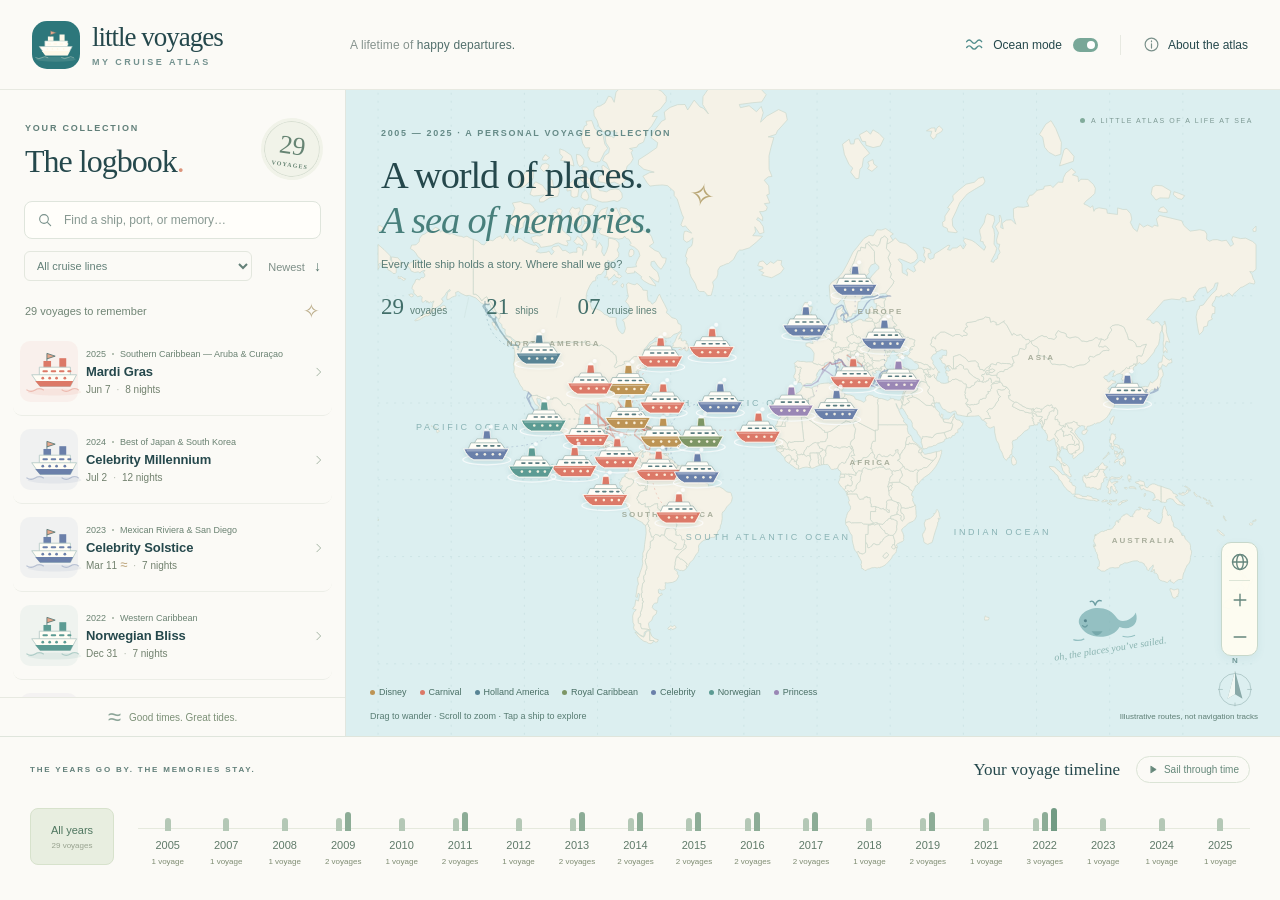
==== commit f65b3e31: "Correct Disney Wonder 2008 itinerary and confirm Regal 2022 duration" ====
--- a/little-voyages/index.html
+++ b/little-voyages/index.html
@@ -7,7 +7,7 @@
     <meta name="description" content="A little atlas of a life at sea. Explore 29 cruises, from the Bahamas to Japan, through animated maps, itineraries, and a personal voyage timeline." />
     <title>Little voyages — My cruise atlas</title>
     <link rel="icon" type="image/svg+xml" href="./favicon.svg" />
-    <script type="module" crossorigin src="./assets/index-Dliv5CkL.js"></script>
+    <script type="module" crossorigin src="./assets/index-Dh26bhfx.js"></script>
     <link rel="stylesheet" crossorigin href="./assets/index-Ddu1k9r9.css">
   </head>
   <body>
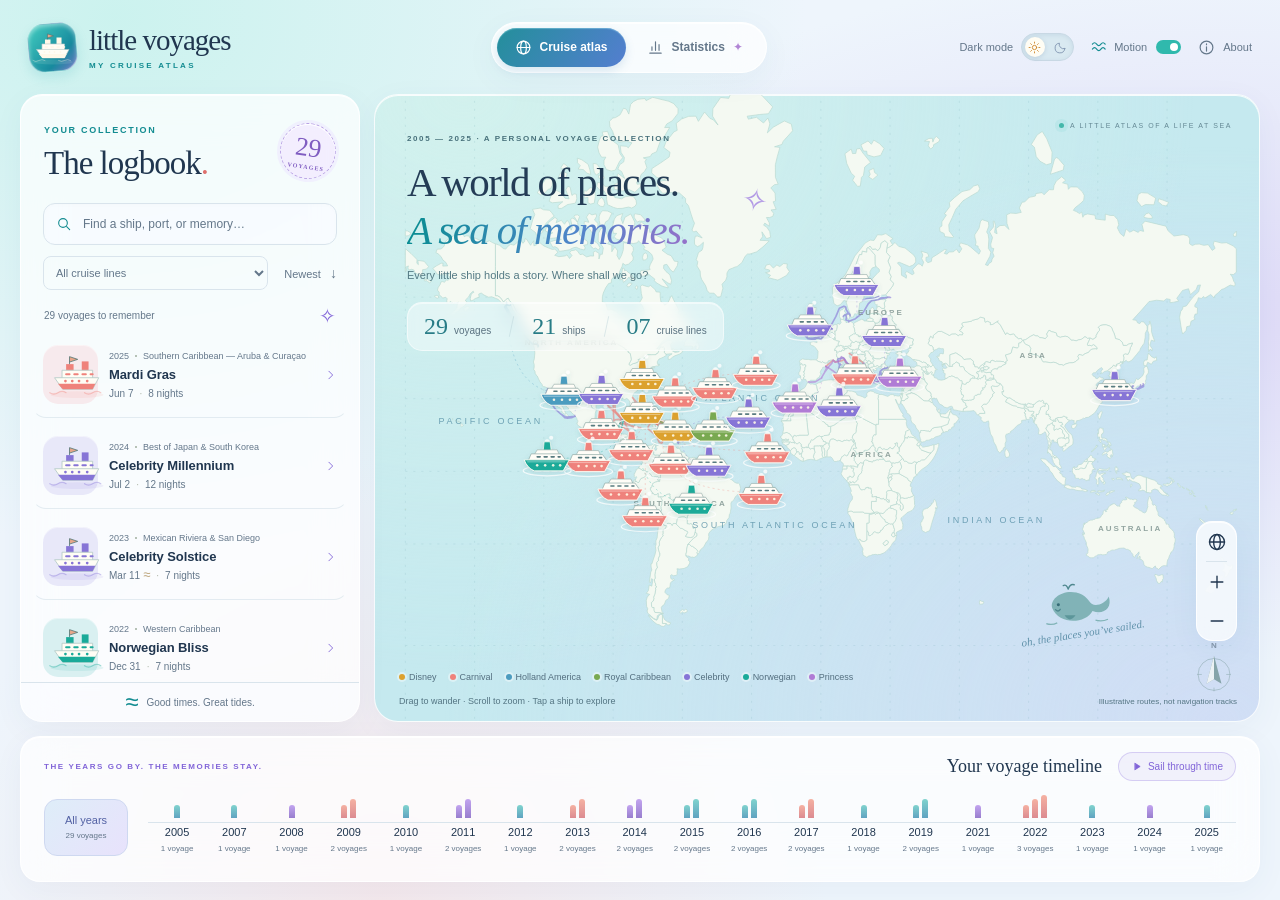
==== commit 2f14db73: "Add voyage statistics and colorful glass themes" ====
--- a/little-voyages/index.html
+++ b/little-voyages/index.html
@@ -3,12 +3,13 @@
   <head>
     <meta charset="UTF-8" />
     <meta name="viewport" content="width=device-width, initial-scale=1.0" />
-    <meta name="theme-color" content="#f8f7f2" />
-    <meta name="description" content="A little atlas of a life at sea. Explore 29 cruises, from the Bahamas to Japan, through animated maps, itineraries, and a personal voyage timeline." />
+    <meta name="theme-color" content="#eff7fa" />
+    <script>try{const t=localStorage.getItem('little-voyages-theme');document.documentElement.dataset.theme=t==='dark'||t==='light'?t:(matchMedia('(prefers-color-scheme: dark)').matches?'dark':'light')}catch{document.documentElement.dataset.theme='light'}</script>
+    <meta name="description" content="A little atlas of a life at sea. Explore 29 cruises, from the Bahamas to Japan, through animated maps, itineraries, a personal voyage timeline, and playful travel statistics." />
     <title>Little voyages — My cruise atlas</title>
     <link rel="icon" type="image/svg+xml" href="./favicon.svg" />
-    <script type="module" crossorigin src="./assets/index-Dh26bhfx.js"></script>
-    <link rel="stylesheet" crossorigin href="./assets/index-Ddu1k9r9.css">
+    <script type="module" crossorigin src="./assets/index-BVXJWVMG.js"></script>
+    <link rel="stylesheet" crossorigin href="./assets/index-4OgryNVe.css">
   </head>
   <body>
     <div id="app"></div>
--- a/little-voyages/assets/index-4OgryNVe.css
+++ b/little-voyages/assets/index-4OgryNVe.css
@@ -0,0 +1 @@
+@font-face{font-family:DM Sans;src:url(../fonts/dm-sans-400.ttf) format("truetype");font-weight:400;font-display:swap}@font-face{font-family:DM Sans;src:url(../fonts/dm-sans-500.ttf) format("truetype");font-weight:500;font-display:swap}@font-face{font-family:DM Sans;src:url(../fonts/dm-sans-600.ttf) format("truetype");font-weight:600;font-display:swap}@font-face{font-family:DM Sans;src:url(../fonts/dm-sans-700.ttf) format("truetype");font-weight:700;font-display:swap}@font-face{font-family:Fraunces;src:url(../fonts/fraunces-400.ttf) format("truetype");font-weight:400;font-display:swap}@font-face{font-family:Fraunces;src:url(../fonts/fraunces-500.ttf) format("truetype");font-weight:500;font-display:swap}:root{font-family:DM Sans,sans-serif;color:#25484c;background:#f8f7f2;font-synthesis:none;--ink:#244a4e;--teal:#287e83;--muted:#7b8b89;--paper:#fbfaf6;--line:#e7e9e1;--serif:"Fraunces",Georgia,serif}*{box-sizing:border-box}body{margin:0}button,input,select{font:inherit}button,a,input,select{-webkit-tap-highlight-color:transparent}button{cursor:pointer;color:inherit}button{border:0;background:none}a{color:inherit}button:disabled{cursor:default;opacity:.35}button:focus-visible,a:focus-visible,input:focus-visible,select:focus-visible,[tabindex]:focus-visible{outline:3px solid #d89564;outline-offset:4px}button:focus:not(:focus-visible){outline:none}.icon{width:20px;height:20px;flex:none;vertical-align:middle}.sr-only{position:absolute;width:1px;height:1px;padding:0;margin:-1px;overflow:hidden;clip:rect(0,0,0,0);white-space:nowrap;border:0}.flip{transform:rotate(180deg)}.topbar{height:90px;display:flex;align-items:center;border-bottom:1px solid var(--line);padding:0 32px;gap:36px;background:var(--paper)}.brand{display:flex;gap:12px;align-items:center;text-decoration:none;min-width:282px;font:500 27px var(--serif);letter-spacing:-1px}.brand-mark{display:grid;place-items:center;width:48px;height:48px;border-radius:15px;background:#2d777b}.brand-mark .boat-art{width:46px;height:43px;transform:scale(1.1)}.brand-caption{display:block;font:600 9px DM Sans,sans-serif;letter-spacing:2.5px;margin-top:4px;color:#74928f}.header-tagline{font-size:12px;color:#86938e;flex:1;letter-spacing:.1px}.header-tagline span{color:#526f6c}.top-actions{display:flex;align-items:center;gap:22px}.motion-button,.about-button{display:flex;align-items:center;gap:8px;font-size:12px;white-space:nowrap;padding:8px 0}.motion-button .icon{color:#4f8c8b}.motion-button i{width:25px;height:14px;display:block;background:#bbcbc5;border-radius:20px;position:relative;margin-left:3px}.motion-button i:after{content:"";position:absolute;left:3px;top:3px;width:8px;height:8px;background:#fff;border-radius:50%;transition:transform .2s}.motion-button[aria-pressed=true] i{background:#78a798}.motion-button[aria-pressed=true] i:after{transform:translate(11px)}.action-divider{height:20px;width:1px;background:var(--line)}.about-button .icon{width:17px;height:17px;color:#79908a}.about-button:hover{color:var(--teal)}.atlas-layout{display:grid;grid-template-columns:346px minmax(0,1fr);grid-template-rows:minmax(440px,1fr) 164px;height:calc(100dvh - 90px);min-height:680px}.logbook{grid-row:1;border-right:1px solid #e1e6df;background:var(--paper);display:flex;flex-direction:column;min-height:0;z-index:3}.logbook #sidebar{flex:1;min-height:0;display:flex;flex-direction:column}.logbook-heading{display:flex;justify-content:space-between;align-items:center;padding:27px 25px 21px}.eyebrow{font-size:9px;font-weight:600;letter-spacing:1.8px;color:#708c87}.logbook h1{font:400 32px var(--serif);margin:8px 0 0;letter-spacing:-1px}.heading-dot{color:#dc947b}.count-stamp{font:400 26px var(--serif);border:1px solid #d8dfd2;background:#f1f3e9;outline:3px solid #f1f3e9;border-radius:50%;width:56px;height:56px;text-align:center;display:flex;flex-direction:column;justify-content:center;transform:rotate(8deg);color:#668473}.count-stamp span{font:600 6px DM Sans;letter-spacing:1.1px;margin-top:1px}.filters{padding:0 24px}.search-box{display:flex;align-items:center;gap:9px;border:1px solid #dfe5dc;background:#fffefa;border-radius:8px;padding:10px 12px}.search-box .icon{width:16px;height:16px;color:#79918b}.search-box input{min-width:0;width:100%;border:0;background:transparent;font-size:11px;color:var(--ink);outline:none}.search-box:focus-within{border-color:#72a8a3;box-shadow:0 0 0 2px #b3d0c832}.search-box input::placeholder{color:#879891}.filter-row{display:flex;align-items:center;justify-content:space-between;margin-top:11px;gap:8px}.line-select{flex:1;min-width:0}.line-select select{width:100%;color:#648179;border:1px solid #e3e7de;border-radius:6px;background:transparent;padding:7px 20px 7px 8px;font-size:10px;cursor:pointer}.sort-button{font-size:10px;color:#7d8e87;white-space:nowrap;padding:8px 0 8px 8px}.sort-button span{margin-left:6px;color:#57776e;font-size:14px}.list-label{display:flex;align-items:center;justify-content:space-between;padding:23px 25px 11px;font-size:10px;color:#84968e}.list-sparkle{font-size:20px;color:#bbac89;line-height:8px}.list-label button{font-size:9px;text-decoration:underline;color:#517f79;padding:0}.cruise-list{min-height:0;overflow-y:auto;padding:0 13px 13px;scrollbar-width:thin;scrollbar-color:#d3ddd0 transparent}.cruise-card{display:flex;align-items:center;width:100%;text-align:left;padding:13px 7px;border-radius:9px;border-bottom:1px solid #eceee7;gap:8px;position:relative;transition:background .2s,transform .2s}.cruise-card:hover{background:#eef3e9;transform:translate(2px)}.card-boat{width:58px;height:61px;display:grid;place-items:center;border-radius:10px;flex:none;background:color-mix(in srgb,var(--line-color) 7%,transparent)}.card-boat .boat-art{width:69px;height:58px}.cruise-card:hover .boat-hull{animation:boatBob 2s ease-in-out infinite}.card-copy{display:flex;flex-direction:column;gap:5px;min-width:0;flex:1}.card-kicker{display:flex;align-items:center;font-size:8px;color:#7c9088;gap:6px;white-space:nowrap;overflow:hidden;text-overflow:ellipsis}.card-kicker i{width:2px;height:2px;background:#9fae9e;border-radius:50%;flex:none}.card-copy strong{font-size:12px;font-weight:600;letter-spacing:-.1px}.card-meta{font-size:9px;color:#8b998f;display:flex;align-items:center;gap:6px}.card-meta>span:not(.estimate-mark){color:#b1b9ac}.estimate-mark{font-size:13px;color:#b9a074;line-height:8px;margin-left:-3px}.card-arrow{color:#9daf9d}.card-arrow .icon{width:13px}.sidebar-footer{height:39px;flex:none;display:flex;align-items:center;justify-content:center;gap:8px;font-size:9px;color:#99a591;border-top:1px solid var(--line)}.tiny-wave{font-size:24px;line-height:10px;color:#8ca598}.empty-state{padding:25px 16px;text-align:center;font-size:12px;color:var(--muted)}.empty-state>.boat-art{width:100px}.empty-state h3{font:22px var(--serif);color:var(--ink)}.map-section{position:relative;overflow:hidden;min-width:0;background:#dceff0}.map-section #map{position:absolute;inset:0}.map-heading{position:absolute;top:32px;left:35px;pointer-events:none;z-index:1;max-width:465px}.map-heading>.eyebrow{font-size:8px;letter-spacing:1.65px;color:#668b88}.map-heading h2{font:400 clamp(28px,3vw,44px)/1.18 var(--serif);letter-spacing:-1.1px;margin:13px 0 12px;position:relative}.map-heading h2 em{font-weight:400;font-style:italic;color:#477f7b}.little-star{color:#b9a776;font-size:31px;position:absolute;right:-43px;top:25px;transform:rotate(12deg)}.map-heading>p{font-size:10px;color:#749690;line-height:1.6;margin:0;display:flex;align-items:center;gap:4px}.map-heading>p .icon{width:13px;height:13px}.map-stats{display:flex;align-items:center;gap:19px;margin-top:21px}.map-stats>div{display:flex;align-items:baseline;gap:6px}.map-stats strong{font:400 23px var(--serif);color:#426f6a}.map-stats span{font-size:9px;color:#7c9890}.map-stats>i{width:1px;height:21px;background:#b4cfc233;transform:rotate(12deg)}.map-heading.is-selected{background:#e0efede8;border:1px solid #f8fcf372;padding:14px 19px;border-radius:10px;backdrop-filter:blur(8px);top:25px;left:25px;max-width:calc(100% - 130px)}.map-heading.is-selected h2{font-size:25px;margin:6px 0}.map-heading.is-selected .little-star{display:none}.map-heading.is-selected .eyebrow{font-size:7px}.map-heading.is-selected p{font-size:9px}.map-corner{position:absolute;top:27px;right:27px;font-size:7px;letter-spacing:1.6px;color:#7d9993;display:flex;align-items:center;gap:6px;pointer-events:none}.live-dot{width:5px;height:5px;background:#81ab9b;border-radius:50%}.map-tools{position:absolute;right:22px;bottom:80px;display:flex;flex-direction:column;align-items:center;background:#fffdf2ee;border:1px solid #c7d8cb;border-radius:10px;box-shadow:0 3px 9px #3d767912;overflow:hidden;z-index:3}.map-tools button{display:grid;place-items:center;width:35px;height:37px;color:#65877e}.map-tools button:hover{background:#e7eee0;color:#286967}.map-tools button.zoomed{color:#217e80;background:#e8f2eb}.map-tools>span{width:21px;height:1px;background:#dde5d7}.map-legend{position:absolute;bottom:39px;left:24px;display:flex;align-items:center;flex-wrap:wrap;gap:7px 13px;max-width:calc(100% - 110px);pointer-events:none}.map-legend span{display:flex;align-items:center;gap:4px;font-size:8px;color:#63877f}.map-legend i{width:5px;height:5px;border-radius:50%}.map-help{position:absolute;bottom:15px;left:24px;color:#8ba5a0;font-size:8px;pointer-events:none}.route-disclaimer{position:absolute;bottom:15px;right:22px;font-size:7px;color:#88a49e;pointer-events:none}.sea-friend{position:absolute;right:115px;bottom:82px;display:flex;flex-direction:column;align-items:center;pointer-events:none;opacity:.72;transform:rotate(-4deg);z-index:0}.sea-friend svg{width:83px;animation:whaleBob 5s ease-in-out infinite}.sea-friend span{font:italic 10px var(--serif);color:#699c97;transform:rotate(-5deg)}.map-section:has(.map-heading.is-selected) .sea-friend{display:none}.timeline{grid-column:1 / -1;position:relative;border-top:1px solid #dfe5dc;background:var(--paper);padding:19px 30px 12px;z-index:4}.timeline-intro{display:flex;justify-content:space-between;align-items:center}.timeline-intro>.eyebrow{font-size:7px;letter-spacing:1.8px}.timeline-intro>div{display:flex;align-items:center;gap:16px}.timeline h2{font:400 17px var(--serif);margin:0}.tour-button{display:flex;align-items:center;gap:6px;border:1px solid #dbe4d6;padding:7px 10px;border-radius:20px;font-size:9px;color:#648779}.tour-button .icon{height:11px;width:11px;fill:currentColor}.tour-button[aria-pressed=true] .icon{fill:none}.tour-button:hover{background:#e8eee2}.timeline-track{display:flex;align-items:stretch;gap:24px;margin-top:12px;height:83px}.year-all{align-self:center;flex:none;width:84px;height:57px;border-radius:8px;border:1px solid transparent;font-size:11px}.year-all span{display:block;font-size:8px;color:#98a28f;margin-top:5px}.year-all.active{background:#e8eee0;border-color:#d7e2cc;color:#507760}.year-scroll{display:flex;flex:1;min-width:0;justify-content:space-between;gap:3px;overflow-x:auto;scrollbar-width:thin;scrollbar-color:#d1ddca transparent;padding:2px 2px 7px;position:relative}.year-scroll:before{content:"";position:absolute;top:33px;left:0;right:0;height:1px;background:#e5e9dd;pointer-events:none}.year-item{position:relative;display:flex;flex:1;min-width:47px;max-width:76px;flex-direction:column;align-items:center;justify-content:flex-end;border-radius:7px;gap:6px;padding:5px 3px;transition:background .2s}.year-item:hover{background:#f0f1e6}.year-item.active{background:#e8eee0;box-shadow:inset 0 0 0 1px #d6e2cc}.year-bars{height:24px;display:flex;align-items:flex-end;gap:3px;position:relative;margin-bottom:2px}.year-bars i{display:block;width:6px;height:13px;background:#b4c8b6;border-radius:3px 3px 0 0}.year-bars i:nth-child(2){height:19px;background:#8cac96}.year-bars i:nth-child(3){height:23px;background:#729b84}.year-item.active .year-bars i{background:#51897b}.year-number{font-size:10px;color:#5f7a69;font-weight:500}.year-count{font-size:7px;color:#a5ad9c}.detail-toolbar{display:flex;justify-content:space-between;align-items:center;padding:18px 21px;border-bottom:1px solid #e7eadd;flex:none;gap:8px}.back-button{display:flex;align-items:center;gap:7px;font-size:10px;color:#698579;padding:0}.back-button .icon{width:15px;height:15px}.detail-toolbar>span{font-size:7px;letter-spacing:1.2px;color:#98a28e}.detail-scroll{flex:1;min-height:0;overflow-y:auto;scrollbar-width:thin;scrollbar-color:#d3ddd0 transparent}.detail-hero{height:139px;background:color-mix(in srgb,var(--line-color) 9%,#f7f6ec);position:relative;display:flex;align-items:center;justify-content:center;overflow:hidden}.detail-hero:after,.detail-hero:before{content:"";position:absolute;left:-5%;right:-5%;height:100px;border-radius:50%;border-top:1px solid color-mix(in srgb,var(--line-color) 18%,transparent);bottom:-73px;transform:rotate(-5deg)}.detail-hero:after{bottom:-80px;transform:rotate(4deg)}.detail-watermark{position:absolute;right:19px;top:0;font:130px var(--serif);opacity:.065;line-height:1;letter-spacing:-10px;color:var(--line-color)}.detail-boat{width:155px;height:118px;transform:translateY(-7px)}.detail-boat .boat-hull{animation:boatBob 4s ease-in-out infinite}.detail-region{position:absolute;bottom:12px;font-size:8px;letter-spacing:2px;text-transform:uppercase;color:var(--line-color)}.detail-heading{padding:23px 23px 18px}.detail-heading .eyebrow{font-size:8px;letter-spacing:1.4px}.detail-heading h1{font-size:30px;line-height:1.15;letter-spacing:-1px}.detail-heading>p{font-size:11px;color:#829384;margin:9px 0 12px}.confidence{display:inline-flex;align-items:center;gap:5px;font-size:8px;border-radius:5px;padding:5px 7px;background:#eaf0e4;color:#6b8b67}.confidence:before{content:"";display:block;width:4px;height:4px;border-radius:50%;background:currentColor}.confidence.likely{background:#f6efd9;color:#a88e46}.confidence.unresolved{background:#f5e8df;color:#ae8269}.detail-stats{display:flex;margin:0 22px 20px;background:#f3f3e9;border-radius:8px;padding:14px 4px;gap:3px}.detail-stats>div{flex:1;display:grid;grid-template-columns:auto auto;justify-content:center;align-items:center;gap:4px}.detail-stats .icon{width:13px;height:13px;color:#849c88}.detail-stats strong{font:21px var(--serif);color:#527761}.detail-stats span{grid-column:1/-1;font-size:7px;color:#8d9a83;text-align:center;white-space:nowrap}.detail-tabs{display:flex;border-bottom:1px solid #e1e6d9;margin:0 22px;gap:20px}.detail-tabs button{padding:11px 0;font-size:10px;position:relative;color:#8a9783;white-space:nowrap}.detail-tabs [aria-selected=true]{color:#3b786a}.detail-tabs [aria-selected=true]:after{content:"";position:absolute;bottom:-1px;left:0;right:0;height:2px;background:#608e79}.detail-tabs span{display:inline-block;font-size:7px;padding:2px 4px;border-radius:4px;background:#edf0e4;margin-left:3px}.itinerary-note{display:flex;gap:8px;background:#f3f0e2;margin:16px 22px 0;padding:10px;border-radius:6px;color:#9b916e}.itinerary-note .icon{width:13px;height:13px;margin-top:2px}.itinerary-note p{font-size:9px;line-height:1.6;margin:0}.port-list{list-style:none;margin:23px 22px 10px;padding:0}.port-list li{position:relative;display:flex;gap:12px;align-items:center;min-height:59px}.port-list li:not(:last-child):before{content:"";position:absolute;left:11px;top:30px;bottom:-3px;border-left:1px dashed #c5d3bf}.port-dot{width:23px;height:23px;display:grid;place-items:center;flex:none;border:1px solid #d7e1ce;border-radius:50%;font-size:8px;background:#fbfaf6;color:#8aa17c;z-index:1}.port-dot .icon{width:12px;height:12px;color:var(--line-color)}.port-list li>div{display:flex;flex-direction:column;gap:5px;flex:1}.port-list strong{font-size:11px;font-weight:500}.port-list li>div>span{font-size:7px;letter-spacing:1px;color:#93a089;text-transform:uppercase}.port-date{font-size:8px;color:#92a08c}.itinerary-footnote{font-size:8px;line-height:1.6;color:#a0a994;padding:0 25px 18px}.detail-navigation{display:flex;justify-content:space-between;padding:14px 20px;border-top:1px solid var(--line);flex:none}.detail-navigation button{font-size:9px;display:flex;align-items:center;gap:6px}.detail-navigation .icon{width:13px;height:13px}.research-notes{padding:24px 24px 30px}.research-notes>.eyebrow{font-size:7px;letter-spacing:1.2px}.research-notes blockquote{font-size:10px;line-height:1.7;color:#81917a;border-left:2px solid #d7dfc8;margin:12px 0 23px;padding-left:12px}.research-notes h3{font:18px var(--serif);margin:20px 0 10px}.research-notes p{font-size:11px;line-height:1.85;color:#7d8d78}.source-list a{display:flex;gap:8px;text-decoration:none;padding:13px 0;border-bottom:1px solid #e8ebdf}.source-number{color:#a3b49a;font:16px var(--serif);flex:none;width:13px}.source-list a>span:nth-child(2){flex:1;min-width:0}.source-list strong{font-size:10px;line-height:1.6;display:block;font-weight:500;color:#5c8370}.source-list small{display:block;font-size:9px;line-height:1.6;color:#99a28c;margin-top:4px}.source-list .icon{width:12px;height:12px;margin-top:4px;color:#98ae8f}.source-list a:hover strong{text-decoration:underline}.mystery-art{padding:20px;text-align:center}.mystery-art>.boat-art{width:125px}.mystery-art>p{font:18px/1.6 var(--serif);color:#99a086}dialog{border:1px solid #e1e8d9;border-radius:20px;padding:35px 42px 25px;background:#fbfaf5;color:var(--ink);width:580px;max-width:calc(100% - 32px);max-height:calc(100dvh - 50px);box-shadow:0 30px 140px #183e4b38}dialog::backdrop{background:#224d5859;backdrop-filter:blur(5px)}.dialog-close{position:absolute;right:15px;top:15px}.icon-button{height:30px;width:30px;display:grid;place-items:center;color:#91a38b}.dialog-boat{width:100px;margin-left:-8px;height:76px}.dialog-boat .boat-art{width:100%;height:100%}dialog h2{font:32px var(--serif);letter-spacing:-.6px;margin:13px 0}dialog h3{font:22px var(--serif);margin:20px 0 10px}dialog p{font-size:12px;line-height:1.8;color:#81907c}.about-rule{height:1px;background:#e1e7d6;margin:22px 0}.confidence-guide>p{font-size:10px}.confidence-guide .confidence{margin-right:5px}.dialog-actions{display:flex;align-items:center;gap:18px;margin-top:24px}.primary-button{background:#387f7b;color:#fffbed;display:inline-flex;align-items:center;justify-content:center;gap:7px;border:1px solid #32756d;border-radius:7px;padding:11px 13px;font-size:10px}.primary-button:hover{background:#256c69}.primary-button .icon{width:14px;height:14px}.dialog-actions>a{font-size:10px;text-decoration:none;display:flex;align-items:center;gap:6px;color:#6a8b75}.dialog-actions>a:hover{text-decoration:underline}.dialog-actions>a .icon{width:11px;height:11px}dialog .map-credit{font-size:8px;margin-top:24px;color:#a4af94}@keyframes boatBob{0%,to{transform:translateY(0) rotate(-1deg);transform-origin:50% 70%}50%{transform:translateY(-2px) rotate(1.2deg);transform-origin:50% 70%}}@keyframes whaleBob{0%,to{transform:translateY(0) rotate(-3deg)}50%{transform:translateY(-6px) rotate(3deg)}}.still-seas *,.still-seas *:before,.still-seas *:after{animation:none!important;scroll-behavior:auto!important}@media(min-width:1600px){.atlas-layout{grid-template-columns:380px 1fr;grid-template-rows:minmax(440px,1fr) 185px}.topbar{height:100px}.atlas-layout{height:calc(100dvh - 100px)}.map-heading{top:40px;left:45px}.cruise-card{padding-top:18px;padding-bottom:18px}.card-copy strong{font-size:14px}.card-kicker,.card-meta{font-size:10px}.timeline{padding:23px 38px 18px}.timeline-track{margin-top:19px}.brand{min-width:316px}.year-item{max-width:90px}.timeline h2{font-size:20px}}@media(max-width:1150px){.header-tagline{display:none}.topbar{justify-content:space-between;padding:0 24px}.atlas-layout{grid-template-columns:310px 1fr}.logbook-heading,.filters{padding-left:20px;padding-right:20px}.logbook h1{font-size:30px}.card-boat{width:49px}.card-boat .boat-art{width:59px}.card-copy strong{font-size:11px}.card-copy{gap:5px}.card-kicker{font-size:7px}.card-meta{font-size:8px}.map-corner{display:none}.map-heading{left:25px;top:25px}.map-heading h2{font-size:33px}.map-heading>p{font-size:9px}.map-heading>.eyebrow{font-size:7px}.map-stats{gap:14px;margin-top:16px}.map-stats strong{font-size:20px}.map-stats span{font-size:8px}.map-legend{gap:6px 10px;bottom:40px}.map-legend span{font-size:7px}.route-disclaimer{bottom:4px;font-size:6px}.sea-friend{right:80px;bottom:98px}.year-scroll{justify-content:flex-start}.year-item{min-width:49px}.timeline-intro>.eyebrow{font-size:6px}.timeline h2{font-size:15px}.detail-toolbar{padding:16px}.detail-tabs{gap:14px}.detail-stats{margin:0 17px 16px}.detail-tabs button{font-size:9px}.detail-heading{padding:19px}.detail-heading h1{font-size:28px}}@media(max-width:800px){.topbar{height:76px;padding:0 19px;gap:10px}.brand{min-width:0;font-size:24px;gap:9px}.brand-mark{width:41px;height:41px;border-radius:12px}.brand-mark .boat-art{width:40px}.brand-caption{font-size:7px;letter-spacing:2px}.top-actions{gap:14px}.motion-button span,.about-button span,.action-divider{display:none}.about-button .icon{width:20px;height:20px}.motion-button{gap:5px}.motion-button .icon{width:18px;height:18px}.atlas-layout{height:auto;min-height:calc(100dvh - 76px);grid-template-columns:minmax(0,1fr);grid-template-rows:440px 142px 550px}.map-section{grid-row:1;grid-column:1}.logbook{grid-row:3;grid-column:1;border-right:0;border-top:1px solid #e0e6d7}.timeline{grid-row:2;padding:16px 20px 8px}.timeline-intro>.eyebrow{display:none}.timeline-intro>div{width:100%;justify-content:space-between}.timeline h2{font-size:18px}.timeline-track{height:77px;gap:13px;margin-top:8px}.year-all{width:65px;height:51px;font-size:10px}.year-all span{font-size:7px}.year-item{min-width:45px}.map-heading{top:23px;left:23px}.map-heading h2{font-size:32px}.map-heading>.eyebrow{font-size:7px}.map-heading>p{font-size:8px}.map-heading .little-star{right:-31px;font-size:23px}.map-stats{margin-top:15px;gap:16px}.map-stats strong{font-size:20px}.map-stats span{font-size:8px}.map-heading.is-selected{top:16px;left:16px;padding:11px 14px;max-width:calc(100% - 32px)}.map-heading.is-selected h2{font-size:24px}.map-tools{right:15px;bottom:78px}.map-tools button{height:31px;width:31px}.map-tools .icon{width:17px;height:17px}.map-legend{left:19px;bottom:36px;gap:7px 11px;max-width:calc(100% - 40px)}.map-help{left:19px;bottom:17px;font-size:7px}.route-disclaimer{right:15px;bottom:6px;font-size:6px}.help-desktop{display:none}.sea-friend{right:69px;bottom:81px}.sea-friend svg{width:63px}.sea-friend span{font-size:8px}.logbook-heading{padding:20px 24px 14px}.logbook-heading h1{font-size:28px;margin-top:5px}.count-stamp{width:47px;height:47px;font-size:22px}.count-stamp span{font-size:5px}.filters{padding:0 24px;display:flex;gap:10px}.search-box{flex:1;min-width:0;padding:9px 10px}.filter-row{margin:0;min-width:138px;max-width:185px;flex:1}.sort-button{font-size:9px}.line-select select{padding:9px 15px 9px 5px;font-size:9px}.search-box input{font-size:10px}.list-label{padding:17px 24px 9px}.cruise-list{padding:0 16px 15px;display:grid;grid-template-columns:1fr 1fr;align-content:start;column-gap:13px}.card-copy strong{font-size:12px}.card-kicker{font-size:8px}.card-meta{font-size:9px}.card-boat{width:54px}.card-boat .boat-art{width:66px}.detail-toolbar{padding:17px 24px}.detail-scroll{display:grid;grid-template-columns:1fr 1fr;grid-template-rows:135px auto auto;align-content:start}.detail-hero{grid-column:1;height:135px}.detail-heading{grid-column:2;grid-row:1;padding:20px}.detail-heading h1{font-size:27px}.detail-heading>p{font-size:10px}.detail-stats{grid-column:1 / -1;margin:14px 24px 10px}.detail-tabs{grid-column:1 / -1;margin:0 24px}.detail-tabs button{font-size:11px}#detail-content{grid-column:1 / -1}.port-list{display:grid;grid-template-columns:1fr 1fr;gap:0 30px}.port-list li:not(:last-child):before{display:none}.research-notes{padding-top:18px}.research-notes p{font-size:12px}.detail-navigation{padding:13px 24px}.detail-navigation button{font-size:10px}}@media(max-width:500px){.atlas-layout{grid-template-rows:410px 138px 540px}.topbar{height:71px;padding:0 16px}.brand{font-size:22px}.top-actions{gap:11px}.motion-button .icon{display:none}.brand-caption{font-size:6px}.brand-mark{width:37px;height:39px}.map-heading h2{font-size:28px;line-height:1.2;margin:11px 0 10px}.map-heading{left:19px;top:21px}.map-heading>.eyebrow{font-size:6px;letter-spacing:1.3px}.map-heading>p{font-size:7.5px}.map-stats{gap:12px;margin-top:11px}.map-stats strong{font-size:18px}.map-stats span{font-size:7px}.map-heading.is-selected h2{font-size:21px}.map-heading.is-selected p{font-size:8px}.sea-friend{display:none}.map-legend span{font-size:6px}.map-legend{gap:5px 8px;max-width:85%}.map-tools{bottom:84px;right:13px}.timeline{padding:13px 16px 8px}.timeline h2{font-size:17px}.tour-button{font-size:8px;padding:6px 8px}.year-scroll{gap:1px}.year-item{min-width:45px}.timeline-track{gap:8px}.filters{display:block;padding:0 22px}.filter-row{margin-top:9px;max-width:none}.line-select{max-width:72%}.line-select select{padding:7px}.search-box input{font-size:11px}.cruise-list{display:block;padding:0 15px}.cruise-card{padding:12px 8px;gap:13px}.card-boat{width:56px;height:55px}.card-copy strong{font-size:12px}.card-kicker{font-size:8px}.card-meta{font-size:9px}.card-arrow{margin-right:4px}.logbook-heading{padding-bottom:17px}.list-label{padding-top:15px}.detail-scroll{grid-template-rows:133px auto auto}.detail-heading{padding:17px 15px}.detail-heading h1{font-size:24px}.detail-heading>.eyebrow{font-size:6px;letter-spacing:.7px}.detail-heading>p{font-size:8px;line-height:1.4;margin:7px 0}.detail-heading .confidence{font-size:6px;padding:4px}.detail-hero{height:133px}.detail-boat{width:133px;height:108px}.detail-region{font-size:6px;letter-spacing:1px}.detail-watermark{font-size:108px;right:12px;top:7px}.detail-stats{margin-left:19px;margin-right:19px}.port-list{display:block}.port-list li:not(:last-child):before{display:block}.port-list strong{font-size:12px}.port-list li>div>span{font-size:8px}.port-date{font-size:9px}.detail-stats span{font-size:8px}.detail-stats strong{font-size:24px}.itinerary-note p{font-size:10px}dialog{padding:27px 24px 20px}dialog h2{font-size:28px}.dialog-actions{flex-direction:column;align-items:stretch;gap:14px}.dialog-actions>a{justify-content:center}.about-button{padding:9px 0}.dialog-boat{width:80px;height:65px}}@media(prefers-reduced-motion:reduce){*,*:before,*:after{animation:none!important;scroll-behavior:auto!important;transition:none!important}}:root{--font-body:"DM Sans",sans-serif}.eyebrow{color:#617f79}.search-box input{font-size:12px}.line-select select,.sort-button,.list-label{font-size:11px}.list-label{color:#708575}.card-copy strong{font-size:13px}.card-kicker{font-size:9px;color:#698171}.card-meta{font-size:10px;color:#71816e}.sidebar-footer{font-size:10px;color:#7c9077}.map-heading>p{font-size:11px;color:#587c76}.map-stats span{font-size:10px;color:#5e8178}.map-heading>.eyebrow{font-size:9px}.map-legend span{font-size:9px;color:#486e64}.map-help{font-size:9px;color:#577c72}.route-disclaimer{font-size:8px;color:#5d7e74}.year-number{font-size:11px}.year-count{font-size:8px;color:#7e8c72}.timeline-intro>.eyebrow{font-size:8px}.tour-button{font-size:10px}.confidence{font-size:9px}.detail-heading>p{font-size:12px;color:#667c65}.detail-stats span{font-size:8px;color:#6c805f}.detail-tabs button{font-size:11px}.port-list strong{font-size:12px}.port-list li>div>span{font-size:8px;color:#6f855f}.port-date{font-size:9px;color:#6b805e}.itinerary-footnote{font-size:9px;color:#7b8c69}.research-notes p{font-size:12px;color:#5e7259}.research-notes blockquote,.source-list strong{font-size:11px}.source-list small{font-size:10px;color:#78876b}.detail-navigation button{font-size:10px}.itinerary-note p{font-size:10px;color:#887641}.map-heading.is-selected>p{font-size:10px}.research-notes .eyebrow{color:#677e59}@media(max-width:1150px)and (min-width:801px){.card-copy strong{font-size:12px}.card-kicker{font-size:8px}.card-meta{font-size:9px}.map-heading h2{font-size:30px}.map-heading>.eyebrow{font-size:7px}.map-legend span{font-size:8px}.route-disclaimer{font-size:7px}.map-heading>p{font-size:10px}.detail-tabs button{font-size:10px}}@media(max-width:800px){.map-heading>p{font-size:10px}.map-heading>.eyebrow{font-size:8px}.map-legend span,.map-help{font-size:8px}.route-disclaimer{font-size:7px}.card-kicker{font-size:9px}.card-copy strong{font-size:13px}.card-meta{font-size:10px}.year-number{font-size:11px}.year-count{font-size:8px}.line-select select{font-size:10px}.search-box input{font-size:11px}.detail-heading>p{font-size:10px}.map-heading.is-selected>p{font-size:9px}}@media(max-width:500px){.map-stats{display:none}.map-heading>.eyebrow{font-size:7px}.map-heading>p{font-size:9px}.map-legend span{font-size:7px}.map-legend{max-width:calc(100% - 30px);gap:6px 10px}.map-heading h2{font-size:28px}.map-help{font-size:8px}.route-disclaimer{font-size:6px}.detail-heading .confidence{font-size:8px}.detail-heading>p{font-size:9px}.detail-heading h1{font-size:23px}.detail-heading>.eyebrow{font-size:7px}.detail-region{font-size:7px}.detail-tabs button{font-size:11px}.port-date{font-size:10px}.card-copy strong{font-size:13px}.tour-button{font-size:9px}.search-box input{font-size:12px}.list-label{font-size:11px}.sidebar-footer{font-size:10px}}.mobile-details{display:none}@media(max-width:800px){.mobile-details:not([hidden]){display:flex;position:absolute;left:16px;right:59px;bottom:35px;align-items:center;justify-content:space-between;gap:10px;z-index:4;background:#fffcf2f5;border:1px solid #c1d5c7;border-radius:8px;box-shadow:0 4px 12px #316d6512;padding:12px;font-size:11px;font-weight:600;text-align:left}.mobile-details>span{font-size:9px;font-weight:400;color:#6a8874;display:flex;align-items:center;gap:3px;flex:none}.mobile-details .icon{width:12px;height:12px}.map-section:has(.map-heading.is-selected) .map-legend{display:none}.map-section:has(.map-heading.is-selected) .map-help{display:none}}@media(max-width:800px){.atlas-layout:has(.detail-scroll){grid-template-rows:440px 142px minmax(550px,100dvh)}}@media(max-width:500px){.atlas-layout:has(.detail-scroll){grid-template-rows:410px 138px minmax(540px,100dvh)}}.atlas-map{position:relative;isolation:isolate;overflow:hidden;background:#dceff0;touch-action:none}.atlas-map__svg{display:block;width:100%;height:100%;outline:none;cursor:grab}.atlas-map__svg:active{cursor:grabbing}.atlas-map__graticule{fill:none;stroke:#aacbcc;stroke-width:.7;stroke-dasharray:2 6;opacity:.42;vector-effect:non-scaling-stroke}.atlas-map__countries path{fill:#f5f2e7;stroke:#c9d6c9;stroke-width:.65;stroke-linejoin:round;vector-effect:non-scaling-stroke}.atlas-map__labels{pointer-events:none}.atlas-map__ocean{text-anchor:middle;fill:#6b9d9f;font:500 9px var(--font-body,Arial,sans-serif);letter-spacing:2.7px;opacity:.73}.atlas-map__continent{text-anchor:middle;fill:#929a86;font:600 8px var(--font-body,Arial,sans-serif);letter-spacing:2px;opacity:.76}.atlas-map__route{fill:none;stroke-width:1.35;stroke-linecap:round;stroke-linejoin:round;opacity:.46;vector-effect:non-scaling-stroke;pointer-events:none;transition:opacity .25s,stroke-width .25s}.atlas-map__route.is-muted{opacity:.07}.atlas-map__route.is-hovered{opacity:1;stroke-width:2.3}.atlas-map__route.is-selected{opacity:.94;stroke-width:2.8;stroke-dasharray:5 4;animation:atlas-route-flow 26s linear infinite}.atlas-map__leaders path{fill:none;stroke-width:.8;stroke-dasharray:2 3;opacity:.38;pointer-events:none}.atlas-map__leaders path.is-selected{opacity:.75}.atlas-map__ship{cursor:pointer;outline:none;transition:opacity .2s}.atlas-map__ship.is-muted{opacity:.2}.atlas-map__ship:hover,.atlas-map__ship:focus-visible{opacity:1}.atlas-map__selection-ring{fill:#fffcf4;stroke:var(--ship-color,#247c82);stroke-width:1.4;opacity:0;transition:opacity .2s}.atlas-map__ship.is-selected .atlas-map__selection-ring{opacity:.82}.atlas-map__ship:focus-visible .atlas-map__selection-ring{opacity:1;stroke-width:2.5;stroke-dasharray:3 2}.atlas-map__wake{fill:none;stroke:#fff;stroke-width:1.1;opacity:.82}.atlas-map__boat{transform-origin:0px 8px;transform:scale(var(--ship-size,1));animation:atlas-boat-bob 3.9s ease-in-out infinite;animation-delay:var(--bob-delay,0s)}.atlas-map__smoke{fill:#fff;opacity:.77}.atlas-map__smoke.smoke-one{animation:atlas-smoke 3.1s ease-out infinite;animation-delay:var(--bob-delay,0s)}.atlas-map__smoke.smoke-two{animation:atlas-smoke 3.1s ease-out infinite;animation-delay:calc(var(--bob-delay,0s) - 1.5s)}.atlas-map__funnel{fill:var(--ship-color,#247c82);stroke:#fffdf5;stroke-width:.7}.atlas-map__upper-deck{fill:#fffdf7;stroke:#92aaa7;stroke-width:.6}.atlas-map__deck{fill:#fffdf7;stroke:#87a4a1;stroke-width:.65}.atlas-map__hull{fill:var(--ship-color,#247c82);stroke:#fffdf5;stroke-width:.9}.atlas-map__hull-highlight{fill:none;stroke:#fff;stroke-width:.65;opacity:.63}.atlas-map__windows{fill:none;stroke:#597b80;stroke-width:1.6;stroke-linecap:round}.atlas-map__porthole{fill:#fff9e8;opacity:.9}.atlas-map__hit-area{fill:transparent;stroke:none}.atlas-map__port-halo{fill:#fffcf2;opacity:.9}.atlas-map__ports{pointer-events:none}.atlas-map__port-label-leader{fill:none;stroke:#5b9591;stroke-width:.65;opacity:.55}.atlas-map__port-dot{fill:#276e72;stroke:#fff;stroke-width:.7}.atlas-map__port-label{font:600 10px var(--font-body,Arial,sans-serif);fill:#335e5f;paint-order:stroke;stroke:#f8f9f0;stroke-width:3.5px;stroke-linejoin:round;letter-spacing:.1px}.atlas-map__tooltip{position:absolute;z-index:8;min-width:170px;max-width:230px;pointer-events:none;padding:12px 16px;background:#fffef8;border:1px solid #cbded8;border-radius:10px;box-shadow:0 6px 25px #2c626a16;transform:translate(-50%,-100%) translateY(3px);opacity:0;transition:opacity .15s,transform .15s;text-align:center;color:#204e50;line-height:1.35}.atlas-map__tooltip.is-visible{opacity:1;transform:translate(-50%,-100%)}.atlas-map__tooltip strong{display:block;font-size:13px;font-weight:650;white-space:nowrap}.atlas-map__tooltip-year{display:block;color:#ab7653;font-size:9px;letter-spacing:1.4px;margin-bottom:3px;font-weight:700}.atlas-map__tooltip-region{display:block;color:#728a86;font-size:10px;margin-top:3px}.atlas-map__compass{position:absolute;bottom:25px;right:26px;width:38px;pointer-events:none;opacity:.7;display:flex;flex-direction:column;align-items:center;gap:1px;color:#477675}.atlas-map__compass span{font:600 8px var(--font-body,Arial,sans-serif);letter-spacing:1px;margin-left:1px}.atlas-map__compass svg{width:38px;height:45px}.atlas-map__load-message{position:absolute;bottom:12px;left:12px;max-width:310px;padding:8px 12px;border-radius:8px;background:#fffdf2;color:#557b76;font-size:11px}.atlas-map.is-still .atlas-map__boat,.atlas-map.is-still .atlas-map__smoke,.atlas-map.is-still .atlas-map__route{animation:none}@keyframes atlas-boat-bob{0%,to{transform:translateY(0) rotate(-2deg) scale(var(--ship-size,1))}50%{transform:translateY(-2.5px) rotate(2deg) scale(var(--ship-size,1))}}@keyframes atlas-smoke{0%{transform:translate(0) scale(.7);opacity:0}25%{opacity:.65}to{transform:translate(7px,-6px) scale(1.4);opacity:0}}@keyframes atlas-route-flow{to{stroke-dashoffset:-108}}@media(prefers-reduced-motion:reduce){.atlas-map__boat,.atlas-map__smoke,.atlas-map__route{animation:none!important}.atlas-map__tooltip{transition:none}}@media(max-width:640px){.atlas-map__ocean{font-size:7px;letter-spacing:1.2px}.atlas-map__continent{font-size:6px;letter-spacing:1px}.atlas-map__compass{right:16px;bottom:16px;width:29px}.atlas-map__compass svg{width:29px;height:35px}}.statistics-page{--stats-deep: #264c64;--stats-secondary: #66788b;--stats-card: var(--glass-panel, #ffffffb8);--stats-outline: var(--border-glass, #ffffffcf);color:var(--ink);min-height:calc(100dvh - 88px);padding:44px 40px 0}.statistics-page[hidden]{display:none}.stats-content{width:min(1320px,100%);margin:0 auto}.stats-intro{display:flex;align-items:center;justify-content:space-between;gap:24px;padding:0 4px 32px}.stats-eyebrow{font:700 9px/1.5 DM Sans,sans-serif;letter-spacing:1.7px;color:var(--stats-secondary);display:block}.stats-intro>div>.stats-eyebrow{display:flex;align-items:center;gap:9px;color:#487c8b;font-size:10px}.stats-live-dot{height:6px;width:6px;border-radius:50%;background:#1ca6a2;box-shadow:0 0 0 4px #20b0a315}.stats-intro h1{position:relative;font:400 clamp(34px,3.2vw,47px)/1.17 var(--serif);letter-spacing:-1.6px;margin:14px 0 12px;width:fit-content}.stats-intro h1 em{font-weight:400;color:#8271bf}.stats-intro p{font-size:12px;line-height:1.65;margin:0;color:var(--stats-secondary)}.stats-title-break{display:none}.stats-sparkle{width:28px;height:28px;color:#d3a469}.stats-intro h1>.stats-sparkle{position:absolute;right:-43px;top:-5px;transform:rotate(16deg);animation:stats-twinkle 6s ease-in-out infinite}.stats-collection-stamp{display:flex;align-items:center;gap:12px;padding:13px 18px;border-radius:16px;background:var(--stats-card);border:1px solid var(--stats-outline);box-shadow:0 8px 18px #50618e05;transform:rotate(3deg);flex:none}.stats-collection-stamp>.stats-icon{width:31px;height:31px;color:#8d80ba}.stats-collection-stamp>span{font-size:7px;font-weight:600;letter-spacing:1.3px;color:var(--stats-secondary)}.stats-collection-stamp strong{display:block;font:400 23px/1.2 var(--serif);letter-spacing:.7px;color:var(--ink);margin-top:5px}.stats-card{position:relative;border-radius:25px;padding:27px;background:var(--stats-card);border:1px solid var(--stats-outline);box-shadow:0 12px 28px #555f9310,inset 0 1px #ffffff4d;backdrop-filter:blur(15px);-webkit-backdrop-filter:blur(15px);min-width:0}.stats-hero-grid{display:grid;grid-template-columns:1.19fr 1.05fr .86fr;gap:18px}.stats-hero-grid>.stats-card{min-height:304px;overflow:hidden}.stats-number{font-variant-numeric:tabular-nums}.stats-nights-card{background:radial-gradient(ellipse at 84% 90%,#28aab4 0%,transparent 64%),linear-gradient(125deg,#166c82,#137f8d 48%,#3499a8);color:#fffdf7;border-color:#3ea4b49c}.stats-nights-card>.stats-eyebrow{color:#c2eae9;position:relative;z-index:2;font-size:8px}.stats-nights-number{position:relative;display:flex;flex-direction:column;z-index:2;margin-top:13px}.stats-nights-number>.stats-number{font:400 77px/1 var(--serif);letter-spacing:-4px}.stats-nights-number>span:last-child{font-size:17px;font-weight:500;margin-top:5px;letter-spacing:-.3px}.stats-nights-card>p{position:relative;z-index:2;margin:15px 0 0;color:#e2f6f4;font-size:11px;line-height:1.8}.stats-nights-card>p strong{color:#fff;font-weight:600}.stats-card-note{position:absolute;left:27px;right:20px;bottom:19px;font-size:8px;line-height:1.5;color:var(--stats-secondary)}.stats-nights-card>.stats-card-note{z-index:2;color:#ceefed;font-size:7px}.stats-ship-scene{position:absolute;width:248px;height:auto;bottom:18px;right:-52px;pointer-events:none}.stats-bobbing-ship{transform-origin:202px 124px;animation:stats-bob 5s ease-in-out infinite}.stats-little-whale{animation:stats-bob 5.4s -.8s ease-in-out infinite;transform-origin:65px 117px}.stats-distance-card{background:radial-gradient(ellipse at 85% 0,#d7cdf94f,transparent 75%),linear-gradient(145deg,#f6f3ffdb,#f3edffb3)}.stats-card-top{display:flex;justify-content:space-between;align-items:center;margin-bottom:18px}.stats-icon-tile{display:grid;place-items:center;width:34px;height:34px;color:#8a75b9;background:#aa8fda17;border:1px solid #a88bc01f;border-radius:11px;flex:none}.stats-icon{width:20px;height:20px;flex:none}.stats-unit{display:flex;align-items:center;position:relative;background:#ffffff70;border:1px solid #b8a5d626;border-radius:24px}.stats-unit select{appearance:none;background:transparent;border:0;padding:7px 24px 7px 12px;border-radius:24px;font-size:10px;color:#655a82;max-width:135px;cursor:pointer}.stats-unit>.stats-icon{position:absolute;right:8px;width:10px;height:10px;pointer-events:none;color:#8a77ac}.stats-distance-card>.stats-eyebrow{font-size:8px;color:#8b77ab}.stats-distance-number{display:flex;align-items:baseline;gap:6px;margin-top:9px}.stats-distance-number>span:first-child{font:400 28px var(--serif);color:#a496ba}.stats-distance-value{font:400 clamp(39px,3.4vw,53px)/1.1 var(--serif);letter-spacing:-2px;color:#6a5997}.stats-distance-card h2{font-size:16px;font-weight:500;margin:4px 0 10px;color:#74628d}.stats-distance-card>p{font-size:10px;line-height:1.7;color:#847391;margin:0;position:relative;z-index:1}.stats-distance-route{position:absolute;width:82%;right:-7px;bottom:18px;color:#a58fc4;opacity:.65;transform:rotate(-5deg)}.stats-distance-route svg{width:100%}.stats-distance-card>.stats-card-note{color:#8c799e}.stats-earth-card{text-align:center;background:radial-gradient(ellipse at 50% 30%,#fff0e880,transparent 85%),linear-gradient(150deg,#fff8eedb,#fceeeeb3);padding-top:27px}.stats-earth-card>.stats-eyebrow{font-size:7px;color:#a17d81;letter-spacing:1.4px}.stats-globe-scene{display:block;width:191px;height:160px;margin:-3px auto -17px}.stats-earth-total{font:400 49px/1.05 var(--serif);color:#966c83;letter-spacing:-1.5px}.stats-earth-total>span:last-child{font-size:30px}.stats-earth-card h2{font-size:15px;font-weight:500;color:#86657c;margin:4px 0 7px}.stats-earth-card>p{color:#987a88;font-size:9px;line-height:1.6;margin:0}.stats-orbit-boat{animation:stats-orbit-bob 7s ease-in-out infinite;transform-origin:197px 59px}.stats-fleet-ribbon{display:flex;justify-content:center;align-items:center;flex-wrap:wrap;gap:20px 30px;margin:24px 0;padding:7px 0}.stats-fleet-ribbon>div{display:flex;align-items:center;gap:9px;color:var(--stats-secondary);font-size:11px}.stats-fleet-ribbon strong{color:var(--ink);font-weight:700}.stats-fleet-ribbon .stats-icon{width:17px;height:17px;color:#9488b8}.stats-ribbon-dot{width:3px;height:3px;border-radius:50%;background:#a8b3c1}.stats-small-grid{display:grid;grid-template-columns:repeat(3,1fr);gap:18px;margin-bottom:25px}.stats-small-card{display:flex;align-items:flex-start;gap:14px;padding:22px 23px;overflow:hidden}.stats-small-card .stats-icon-tile{width:32px;height:32px;margin-top:3px;border-radius:10px}.stats-small-card .stats-number{font:400 36px/1.1 var(--serif);letter-spacing:-1px;color:var(--ink);position:relative;z-index:1}.stats-small-card h2{font-size:12px;font-weight:600;margin:5px 0 6px;position:relative;z-index:1}.stats-small-card p{font-size:9px;line-height:1.7;margin:0;color:var(--stats-secondary);position:relative;z-index:1}.stats-hours-card .stats-icon-tile{background:#edc77921;color:#b79849;border-color:#e6b4671c}.stats-ports-card .stats-icon-tile{background:#57bfb121;color:#3b998c;border-color:#54b3a21c}.stats-places-card .stats-icon-tile{background:#d39cc021;color:#b78cac;border-color:#c294b21c}.stats-sun-scene{position:absolute;width:74px;right:12px;top:4px;transform:rotate(12deg);opacity:.65}.stats-sun-rays{transform-origin:50px 50px;animation:stats-sun-turn 60s linear infinite}.stats-small-sparkle{width:35px;height:35px;position:absolute;right:23px;top:20px;color:#9acbc6;transform:rotate(-12deg);opacity:.6}.stats-passport-doodle{position:absolute;width:47px;height:55px;display:grid;place-items:center;right:23px;top:17px;border:1px solid #ba94b348;border-radius:7px;color:#c9a9c5;transform:rotate(14deg)}.stats-passport-doodle .stats-icon{height:26px;width:26px}.stats-insights-grid{display:grid;grid-template-columns:repeat(12,minmax(0,1fr));gap:24px}.stats-section-heading h2{font:400 27px/1.2 var(--serif);margin:7px 0 0;letter-spacing:-.5px}.stats-section-heading p{color:var(--stats-secondary);font-size:10px;line-height:1.7;margin:9px 0 0}.stats-section-heading .stats-eyebrow{font-size:8px;letter-spacing:1.3px}.stats-years-card{grid-column:span 8;padding:28px 30px 24px}.stats-chart-key{display:flex;align-items:center;justify-content:space-between;gap:10px;margin:28px 0 17px;font-size:9px;color:var(--stats-secondary)}.stats-chart-key>span:first-child{display:flex;align-items:center;gap:6px}.stats-chart-key i{height:6px;width:6px;display:block;border-radius:2px;background:#69bebd}.stats-year-chart{display:flex;gap:6px;align-items:stretch;min-width:0;padding:4px 2px}.stats-year-column{display:flex;flex:1;flex-direction:column;align-items:center;min-width:0;padding:0;border-radius:6px;position:relative}.stats-bar-space{height:109px;display:flex;flex-direction:column;justify-content:flex-end;align-items:center;width:100%;padding-top:19px;border-bottom:1px solid #bac6ce26}.stats-year-value{font-size:9px;font-weight:600;color:var(--stats-secondary);margin-bottom:5px}.stats-year-bar{height:var(--bar-height);background:linear-gradient(to top,color-mix(in srgb,var(--bar-color) 70%,transparent),var(--bar-color));display:block;width:min(21px,82%);border-radius:5px 5px 2px 2px;transition:filter .2s,transform .2s;min-height:2px}.stats-empty-year{opacity:.4}.stats-empty-year .stats-year-bar{background:#9badb8}.stats-year-column:not(:disabled):hover .stats-year-bar{filter:saturate(1.6);transform:translateY(-3px)}.stats-year-column:not(:disabled):hover .stats-year-label{color:#7d64ba}.stats-year-label{margin-top:11px;font-size:9px;color:var(--stats-secondary)}.stats-chart-footer{display:flex;justify-content:space-between;align-items:center;gap:10px;color:var(--stats-secondary);font-size:8px;margin-top:16px}.stats-chart-footer p{display:flex;align-items:center;gap:6px;text-align:center;margin:0}.stats-chart-footer .stats-icon{width:12px;height:12px;color:#ab97c3}.stats-lines-card{grid-column:span 4;padding:27px 27px 20px}.stats-lines-card .stats-section-heading h2{font-size:25px}.stats-line-list{display:flex;flex-direction:column;gap:12px;margin-top:23px}.stats-line-name{display:flex;justify-content:space-between;gap:8px;font-size:10px;margin-bottom:5px;color:var(--stats-secondary)}.stats-line-name strong{font-size:10px;font-weight:600;color:var(--ink)}.stats-line-track{border-radius:3px;height:5px;background:#a9b2ca17;overflow:hidden}.stats-line-track>span{display:block;height:100%;background:var(--line-shade);border-radius:3px}.stats-panel-footnote{font-size:9px;line-height:1.7;margin:18px 0 0;color:var(--stats-secondary)}.stats-return-card{grid-column:span 5;padding:29px}.stats-top-ports{margin:22px 0 0;padding:0;list-style:none}.stats-top-ports li{display:flex;align-items:center;gap:13px;padding:11px 0;border-bottom:1px solid #adb5c321}.stats-top-ports li:first-child{padding-top:0}.stats-top-ports li:last-child{border-bottom:0;padding-bottom:0}.stats-port-rank{width:31px;height:31px;flex:none;display:grid;place-items:center;border-radius:11px;font:400 15px var(--serif);background:#a997d515;color:#9c8bac}.stats-top-ports li:first-child .stats-port-rank{background:#e5c47722;color:#ad9356}.stats-port-name{display:flex;flex-direction:column;gap:3px}.stats-port-name strong{font-size:11px;font-weight:500}.stats-port-name small{font-size:8px;color:var(--stats-secondary)}.stats-port-count{margin-left:auto;display:flex;align-items:baseline;gap:5px;font:400 21px var(--serif);color:var(--ink)}.stats-port-count small{font:400 8px DM Sans,sans-serif;color:var(--stats-secondary)}.stats-highlights{grid-column:span 7;padding:9px 0 0;min-width:0}.stats-highlights>.stats-section-heading{padding:0 8px 17px}.stats-highlights>.stats-section-heading h2{font-size:25px}.stats-voyage-card{width:100%;display:flex;align-items:center;text-align:left;padding:24px 21px;gap:15px;border-radius:21px;margin-bottom:15px;transition:transform .2s,box-shadow .2s}.stats-voyage-card:hover{transform:translateY(-3px);box-shadow:0 14px 28px #71739716,inset 0 1px #fff5}.stats-longest-card{background:linear-gradient(115deg,#f3eafaac,#faf5ffd6)}.stats-farthest-card{background:linear-gradient(115deg,#e3f3f0ac,#f2f8f8d6)}.stats-voyage-icon{width:39px;height:39px;flex:none;display:grid;place-items:center;border-radius:13px;background:#b491d71c;color:#a18bbb}.stats-farthest-card .stats-voyage-icon{background:#78b1b31c;color:#6c9c9e}.stats-voyage-icon>.stats-icon{width:22px;height:22px}.stats-voyage-copy{display:flex;flex-direction:column;gap:6px;flex:1;min-width:0}.stats-voyage-copy .stats-eyebrow{font-size:7px;letter-spacing:1px;color:#927fa1}.stats-farthest-card .stats-voyage-copy .stats-eyebrow{color:#739898}.stats-voyage-copy>strong{font:400 22px/1.13 var(--serif);letter-spacing:-.5px}.stats-voyage-copy>span:not(.stats-eyebrow){font-size:9px;color:var(--stats-secondary)}.stats-voyage-copy small{font-size:8px;line-height:1.5;color:var(--stats-secondary)}.stats-voyage-metric{flex:none;font:400 34px/1 var(--serif);text-align:center;color:#8b75a4;letter-spacing:-1px}.stats-voyage-metric>small{display:block;font:400 9px DM Sans,sans-serif;margin-top:6px;letter-spacing:0;color:var(--stats-secondary)}.stats-farthest-metric{font-size:24px;color:#638e91}.stats-voyage-arrow{display:grid;place-items:center;color:#aaa1b6}.stats-voyage-arrow>.stats-icon{width:17px;height:17px}.stats-memory-note{display:flex;justify-content:center;align-items:center;gap:19px;margin-top:19px}.stats-memory-note>.stats-sparkle{width:22px;color:#cbb592}.stats-memory-note>p{margin:0;text-align:center;font:400 15px/1.6 var(--serif);color:#9f98a8}.stats-memory-note em{color:#8f8aa0}.stats-memory-note>.stats-icon{width:29px;height:29px;color:#a3b9be;transform:rotate(8deg)}.stats-methodology{margin-top:29px;border:1px solid var(--stats-outline);border-radius:17px;background:var(--stats-card);font-size:11px;color:var(--stats-secondary)}.stats-methodology summary{display:flex;align-items:center;justify-content:space-between;gap:12px;padding:18px 22px;cursor:pointer;list-style:none;border-radius:17px}.stats-methodology summary::-webkit-details-marker{display:none}.stats-methodology summary>span{display:flex;align-items:center;gap:9px}.stats-methodology summary>span:first-child{font-weight:500;color:var(--ink)}.stats-methodology summary>span:last-child{font-size:9px}.stats-methodology summary .stats-icon{width:15px;height:15px;color:#a699b9}.stats-methodology summary>span:last-child .stats-icon{width:12px;height:12px;transition:transform .2s}.stats-methodology[open] summary>span:last-child .stats-icon{transform:rotate(180deg)}.stats-methodology summary:focus-visible{outline:3px solid #af8bc9;outline-offset:4px}.stats-methodology-body{padding:1px 22px 19px;display:grid;grid-template-columns:1fr 1fr;gap:5px 26px}.stats-methodology-body p{font-size:10px;line-height:1.85;margin:8px 0}.stats-methodology-body strong{color:var(--ink);font-weight:600}.stats-footer{display:flex;align-items:center;justify-content:center;gap:20px;padding:29px 0 31px;color:#9d9aab}.stats-footer>span{font-size:7px;letter-spacing:1.6px}.stats-footer>.stats-icon{width:21px;height:21px;color:#94b4bb}.stats-footer>p{font:italic 13px var(--serif);margin:0}html[data-theme=dark] .statistics-page{--stats-secondary: #adb8cf}html[data-theme=dark] .stats-intro>div>.stats-eyebrow{color:#8acecf}html[data-theme=dark] .stats-intro h1 em{color:#bbacf2}html[data-theme=dark] .stats-distance-card{background:radial-gradient(ellipse at 85% 0,#53477760,transparent 75%),linear-gradient(145deg,#28283fc9,#30263fd1)}html[data-theme=dark] .stats-distance-card>.stats-eyebrow{color:#c1afd8}html[data-theme=dark] .stats-distance-value{color:#d2c2f3}html[data-theme=dark] .stats-distance-card h2{color:#c2b4d9}html[data-theme=dark] .stats-distance-card>p,html[data-theme=dark] .stats-distance-card>.stats-card-note{color:#b6a8c9}html[data-theme=dark] .stats-unit{background:#1b1f324f;border-color:#bca4d421}html[data-theme=dark] .stats-unit select{color:#d6cce9}html[data-theme=dark] .stats-unit select option{background:#28273b}html[data-theme=dark] .stats-earth-card{background:radial-gradient(ellipse at 50% 30%,#77436b2b,transparent 85%),linear-gradient(150deg,#30273dce,#302c40e3)}html[data-theme=dark] .stats-earth-card>.stats-eyebrow{color:#d0abba}html[data-theme=dark] .stats-earth-total{color:#e3b4c8}html[data-theme=dark] .stats-earth-card h2{color:#d2b3c6}html[data-theme=dark] .stats-earth-card>p{color:#bba2b4}html[data-theme=dark] .stats-longest-card{background:linear-gradient(115deg,#392e4eb5,#29283fe0)}html[data-theme=dark] .stats-farthest-card{background:linear-gradient(115deg,#204248b5,#23363fe0)}html[data-theme=dark] .stats-voyage-copy .stats-eyebrow{color:#c2accf}html[data-theme=dark] .stats-farthest-card .stats-voyage-copy .stats-eyebrow{color:#8bc6c4}html[data-theme=dark] .stats-voyage-metric{color:#c6a8e5}html[data-theme=dark] .stats-farthest-metric{color:#91c6c5}html[data-theme=dark] .stats-memory-note p,html[data-theme=dark] .stats-memory-note em{color:#a99cbc}@keyframes stats-bob{0%,to{transform:translateY(0) rotate(-2deg)}50%{transform:translateY(-5px) rotate(2deg)}}@keyframes stats-orbit-bob{0%,to{transform:translate(0) rotate(-4deg)}50%{transform:translate(-9px,4px) rotate(5deg)}}@keyframes stats-twinkle{0%,to{opacity:.65;transform:scale(.9) rotate(16deg)}50%{opacity:1;transform:scale(1.08) rotate(35deg)}}@keyframes stats-sun-turn{to{transform:rotate(360deg)}}body.still-seas .statistics-page *,body.still-seas .statistics-page *:before,body.still-seas .statistics-page *:after{animation:none!important;transition:none!important}@media(min-width:1600px){.statistics-page{padding-top:55px}.stats-hero-grid>.stats-card{min-height:330px}.stats-nights-number>.stats-number{font-size:88px}.stats-ship-scene{width:280px;bottom:18px}.stats-distance-value{font-size:60px}.stats-distance-card h2{font-size:19px}.stats-earth-card{padding-top:30px}.stats-globe-scene{width:211px;height:176px}.stats-earth-total{font-size:55px}}@media(max-width:1100px){.statistics-page{padding:34px 26px 0}.stats-intro h1{font-size:37px}.stats-intro h1>.stats-sparkle{right:-29px;width:22px}.stats-collection-stamp{padding:11px 13px;gap:9px}.stats-collection-stamp strong{font-size:21px}.stats-collection-stamp>.stats-icon{width:25px}.stats-hero-grid{gap:14px;grid-template-columns:1.15fr 1.08fr .87fr}.stats-hero-grid>.stats-card{padding:22px;min-height:290px}.stats-nights-number>.stats-number{font-size:69px}.stats-nights-number>span:last-child{font-size:15px}.stats-nights-card>p{font-size:10px}.stats-nights-card>.stats-card-note{font-size:6.5px;left:22px}.stats-ship-scene{width:215px;right:-55px;bottom:20px}.stats-distance-value{font-size:42px}.stats-distance-card h2{font-size:14px}.stats-distance-card>.stats-eyebrow{letter-spacing:1.2px;font-size:7px}.stats-card-note{left:22px;font-size:7px}.stats-globe-scene{width:172px;height:147px;margin-top:3px}.stats-earth-total{font-size:43px}.stats-earth-card h2{font-size:13px}.stats-earth-card>.stats-eyebrow{font-size:6px;letter-spacing:1px}.stats-fleet-ribbon{gap:16px 19px}.stats-fleet-ribbon>div{font-size:10px;gap:6px}.stats-small-grid{gap:14px}.stats-small-card{padding:21px 17px;gap:10px}.stats-small-card h2{font-size:11px}.stats-small-card p{font-size:8px}.stats-sun-scene{width:52px;right:9px;top:9px}.stats-small-sparkle{right:15px;width:25px}.stats-passport-doodle{right:17px;width:35px;height:44px}.stats-insights-grid{gap:18px}.stats-years-card{padding:27px 23px 21px}.stats-years-card .stats-section-heading h2{font-size:25px}.stats-lines-card{padding:27px 23px 20px}.stats-lines-card .stats-section-heading h2{font-size:23px}.stats-lines-card .stats-section-heading .stats-eyebrow{font-size:7px}.stats-year-chart{gap:4px}.stats-chart-key{font-size:8px}.stats-chart-footer{font-size:7px}.stats-return-card{padding:27px 23px}.stats-highlights .stats-section-heading .stats-eyebrow{font-size:7px}.stats-highlights>.stats-section-heading h2{font-size:23px}.stats-voyage-card{padding:23px 16px;gap:11px}.stats-voyage-icon{display:none}.stats-voyage-copy>strong{font-size:21px}.stats-voyage-copy small{font-size:7px}.stats-voyage-copy .stats-eyebrow{font-size:6px}.stats-voyage-arrow{display:none}}@media(max-width:800px){.statistics-page{padding:31px 21px 0}.stats-intro{padding-bottom:26px;gap:18px}.stats-intro h1{font-size:35px;margin-top:12px}.stats-title-break{display:block}.stats-intro h1>.stats-sparkle{top:8px;right:18px;width:24px}.stats-intro p{font-size:10px;max-width:310px}.stats-intro>div>.stats-eyebrow{font-size:8px}.stats-collection-stamp{transform:rotate(4deg);margin-right:5px;flex-direction:column;text-align:center;gap:7px;padding:13px 17px}.stats-collection-stamp strong{font-size:20px}.stats-collection-stamp>span{font-size:6px}.stats-collection-stamp>.stats-icon{width:27px;height:27px}.stats-hero-grid{grid-template-columns:1fr 1fr;gap:15px}.stats-hero-grid>.stats-card{min-height:270px}.stats-hero-grid>.stats-earth-card{grid-column:1 / -1;min-height:145px;display:grid;grid-template-columns:1fr 170px;grid-template-rows:auto auto auto auto;text-align:left;padding:23px 27px}.stats-earth-card>.stats-eyebrow{grid-column:1;font-size:7px}.stats-earth-card>.stats-globe-scene{grid-column:2;grid-row:1 / 5;width:190px;height:160px;margin:-29px 0 -14px;align-self:center;justify-self:end}.stats-earth-total{grid-column:1;margin-top:7px;font-size:43px}.stats-earth-card h2{grid-column:1;font-size:15px;margin-top:3px;margin-bottom:4px}.stats-earth-card>p{grid-column:1;font-size:9px}.stats-earth-card>p br{display:none}.stats-nights-number>.stats-number{font-size:72px}.stats-distance-value{font-size:47px}.stats-ship-scene{bottom:19px;width:215px}.stats-fleet-ribbon{display:grid;grid-template-columns:repeat(4,1fr);gap:6px;margin:20px 0}.stats-ribbon-dot{display:none}.stats-fleet-ribbon>div{flex-direction:column;gap:5px;font-size:8px;text-align:center}.stats-fleet-ribbon .stats-icon{width:19px;height:19px}.stats-fleet-ribbon strong{font-size:10px}.stats-small-grid{grid-template-columns:repeat(3,minmax(0,1fr));gap:12px}.stats-small-card{display:block;padding:18px 15px;border-radius:20px}.stats-small-card .stats-icon-tile{width:28px;height:28px;margin:0 0 12px;border-radius:9px}.stats-small-card .stats-icon-tile>.stats-icon{width:16px;height:16px}.stats-small-card .stats-number{font-size:31px}.stats-small-card h2{font-size:10px;line-height:1.4}.stats-small-card p{font-size:8px}.stats-sun-scene{width:44px;right:6px;top:13px}.stats-small-sparkle{width:24px;top:20px;right:15px}.stats-passport-doodle{width:28px;height:36px;top:15px;right:15px}.stats-passport-doodle .stats-icon{width:18px;height:18px}.stats-years-card{grid-column:span 12}.stats-lines-card{grid-column:span 5}.stats-return-card{grid-column:span 7;grid-row:2}.stats-lines-card .stats-section-heading h2{font-size:23px}.stats-lines-card .stats-section-heading .stats-eyebrow{font-size:6px}.stats-lines-card,.stats-return-card{padding:25px 22px}.stats-return-card .stats-section-heading .stats-eyebrow{font-size:7px}.stats-return-card .stats-section-heading h2{font-size:25px}.stats-return-card .stats-section-heading p{font-size:9px}.stats-top-ports li{gap:10px}.stats-port-name strong{font-size:10px}.stats-port-name small{font-size:7px}.stats-port-rank{width:26px;height:29px;font-size:13px}.stats-port-count{font-size:19px}.stats-port-count small{font-size:7px}.stats-highlights{grid-column:span 12;display:grid;grid-template-columns:1fr 1fr;gap:15px}.stats-highlights>.stats-section-heading{grid-column:1 / -1;padding:4px 4px 0}.stats-voyage-card{margin:0;padding:22px;display:grid;grid-template-columns:1fr;gap:15px}.stats-voyage-copy{align-self:start;gap:7px}.stats-voyage-metric{text-align:left;display:flex;align-items:baseline;gap:6px}.stats-voyage-metric>small{margin:0}.stats-voyage-copy small{font-size:8px}.stats-voyage-copy .stats-eyebrow{font-size:6px}.stats-farthest-metric{font-size:30px}.stats-memory-note{grid-column:1 / -1;margin:6px 0 2px}.stats-methodology{margin-top:25px}.stats-footer{gap:14px}.stats-footer>span{font-size:6px}.stats-footer>p{font-size:11px}}@media(max-width:500px){.statistics-page{padding:26px 16px 0}.stats-intro{gap:5px;padding:0 3px 24px}.stats-intro h1{font-size:31px;line-height:1.15;letter-spacing:-1.1px;margin:13px 0 11px}.stats-intro h1>.stats-sparkle{width:20px;top:5px;right:18px}.stats-intro p{font-size:9px;max-width:245px}.stats-intro>div>.stats-eyebrow{font-size:7px;letter-spacing:1.4px}.stats-collection-stamp{padding:12px 9px;border-radius:13px;margin:0 0 18px 6px}.stats-collection-stamp>.stats-icon{width:26px;height:26px}.stats-collection-stamp>span{font-size:4.8px;letter-spacing:.7px}.stats-collection-stamp strong{font-size:15px;letter-spacing:0}.stats-hero-grid{gap:13px}.stats-hero-grid>.stats-card{border-radius:22px}.stats-hero-grid>.stats-nights-card{grid-column:1 / -1;min-height:267px;padding:25px}.stats-nights-number{margin-top:12px}.stats-nights-number>.stats-number{font-size:84px}.stats-nights-number>span:last-child{font-size:17px}.stats-nights-card>p{font-size:10px;line-height:1.8;margin-top:12px}.stats-nights-card>.stats-card-note{left:25px;bottom:17px;font-size:7px}.stats-ship-scene{width:266px;right:-69px;bottom:20px}.stats-hero-grid>.stats-distance-card{grid-column:1;padding:18px 17px;min-height:238px}.stats-card-top{margin-bottom:14px}.stats-distance-card .stats-icon-tile{display:none}.stats-unit{margin-left:auto}.stats-unit select{font-size:9px;padding:6px 19px 6px 9px;max-width:123px}.stats-unit>.stats-icon{right:6px}.stats-distance-card>.stats-eyebrow{font-size:6px;line-height:1.8;letter-spacing:.8px}.stats-distance-number{gap:3px;margin-top:10px}.stats-distance-number>span:first-child{font-size:18px}.stats-distance-value{font-size:clamp(29px,8.3vw,39px);letter-spacing:-1.8px}.stats-distance-card h2{font-size:11px;line-height:1.35;margin:5px 0 9px}.stats-distance-card>p{font-size:8px}.stats-distance-route{bottom:29px;width:99%}.stats-distance-card>.stats-card-note{left:17px;right:15px;bottom:13px;font-size:6px;line-height:1.7}.stats-hero-grid>.stats-earth-card{display:flex;flex-direction:column;grid-column:2;min-height:238px;padding:19px 12px;text-align:center}.stats-earth-card>.stats-eyebrow{font-size:5px;letter-spacing:.9px;line-height:1.8}.stats-earth-card>.stats-globe-scene{width:145px;height:121px;margin:-6px -13px -13px;align-self:center}.stats-earth-total{font-size:37px;margin-top:0}.stats-earth-total>span:last-child{font-size:22px}.stats-earth-card h2{font-size:11px;margin:5px 0 7px}.stats-earth-card>p{font-size:7px;line-height:1.6}.stats-fleet-ribbon{gap:9px;margin:18px 0;padding:5px 0}.stats-fleet-ribbon>div{font-size:7px}.stats-fleet-ribbon strong{font-size:9px}.stats-fleet-ribbon .stats-icon{width:17px;height:17px}.stats-small-grid{gap:8px;margin-bottom:17px}.stats-small-card{border-radius:16px;padding:15px 11px}.stats-small-card .stats-icon-tile{margin-bottom:10px}.stats-small-card .stats-number{font-size:28px;letter-spacing:-.8px}.stats-small-card h2{font-size:9px;margin-top:4px;margin-bottom:7px;line-height:1.4}.stats-small-card p{font-size:7px;line-height:1.65}.stats-sun-scene{width:28px;right:5px;top:15px}.stats-small-sparkle{width:17px;right:10px;top:17px}.stats-passport-doodle{width:19px;height:26px;right:10px;top:14px;border-radius:4px}.stats-passport-doodle .stats-icon{width:13px;height:13px}.stats-insights-grid{gap:17px}.stats-years-card{padding:24px 20px 20px;border-radius:22px}.stats-section-heading .stats-eyebrow{font-size:6px;letter-spacing:1.2px}.stats-section-heading h2,.stats-years-card .stats-section-heading h2{font-size:26px;margin-top:8px}.stats-section-heading p{font-size:9px}.stats-chart-key{font-size:7px;margin:20px 0 13px}.stats-year-chart{overflow-x:auto;padding:4px 2px 8px;gap:5px;scrollbar-width:thin;scrollbar-color:#bfb7cf80 transparent}.stats-year-column{min-width:15px}.stats-bar-space{height:95px;padding-top:18px}.stats-year-bar{max-width:13px;border-radius:4px 4px 2px 2px}.stats-year-label{font-size:8px;margin-top:9px}.stats-year-value{font-size:8px}.stats-chart-footer{font-size:6px;margin-top:12px;gap:8px}.stats-chart-footer p{gap:4px;font-size:7px;line-height:1.5}.stats-chart-footer .stats-icon{width:10px;height:10px}.stats-lines-card{grid-column:1 / -1;grid-row:auto;padding:24px;border-radius:22px}.stats-lines-card .stats-section-heading h2{font-size:26px}.stats-lines-card .stats-section-heading .stats-eyebrow{font-size:7px}.stats-line-list{gap:14px;margin-top:22px}.stats-line-name,.stats-line-name strong{font-size:11px}.stats-line-track{height:6px}.stats-panel-footnote{font-size:9px}.stats-return-card{grid-column:1 / -1;grid-row:auto;padding:24px;border-radius:22px}.stats-return-card .stats-section-heading h2{font-size:27px}.stats-top-ports{margin-top:23px}.stats-top-ports li{padding:12px 0;gap:13px}.stats-port-rank{width:31px;height:32px;font-size:15px}.stats-port-name strong{font-size:12px}.stats-port-name small{font-size:8px}.stats-port-count{font-size:23px}.stats-port-count small{font-size:8px}.stats-highlights{grid-template-columns:1fr;gap:13px}.stats-highlights>.stats-section-heading{padding:5px 7px}.stats-highlights>.stats-section-heading h2{font-size:24px}.stats-highlights .stats-section-heading .stats-eyebrow{font-size:6px}.stats-voyage-card{display:flex;padding:23px;gap:15px}.stats-voyage-copy>strong{font-size:23px}.stats-voyage-copy .stats-eyebrow{font-size:6px;line-height:1.6}.stats-voyage-copy>span:not(.stats-eyebrow){font-size:9px}.stats-voyage-copy small{font-size:7px}.stats-voyage-metric{display:block;text-align:center;font-size:34px}.stats-voyage-metric>small{margin-top:6px;font-size:8px}.stats-farthest-metric{font-size:24px}.stats-memory-note{margin:12px 0 2px;gap:13px}.stats-memory-note>p{font-size:14px}.stats-methodology{margin-top:24px}.stats-methodology summary{padding:17px;font-size:10px}.stats-methodology summary>span:last-child{font-size:0}.stats-methodology summary>span:last-child>.stats-icon{font-size:10px}.stats-methodology-body{padding:0 18px 17px;grid-template-columns:1fr;gap:0}.stats-methodology-body p{font-size:10px}.stats-footer{flex-wrap:wrap;padding:25px 0 27px;gap:7px 12px}.stats-footer>span{font-size:6px}.stats-footer>.stats-icon{width:19px;height:19px}.stats-footer>p{width:100%;text-align:center;font-size:11px}}@media(prefers-reduced-motion:reduce){.statistics-page *,.statistics-page *:before,.statistics-page *:after{animation:none!important;transition:none!important}}.stats-intro p{font-size:13px}.stats-nights-card>p{font-size:12px}.stats-card-note,.stats-nights-card>.stats-card-note{font-size:9px}.stats-distance-card>.stats-eyebrow{color:#74608d}.stats-distance-card>p{font-size:11px;color:#756383}.stats-distance-card>.stats-card-note{color:#756383}.stats-earth-card>.stats-eyebrow{color:#876372}.stats-earth-card>p{font-size:10px;color:#806071}.stats-fleet-ribbon>div{font-size:12px}.stats-small-card h2{font-size:13px}.stats-small-card p{font-size:10px}.stats-section-heading p{font-size:11px}.stats-chart-key{font-size:10px}.stats-chart-footer{font-size:9px}.stats-bar-space{padding-top:0}.stats-year-bar{flex-shrink:0}.stats-line-name,.stats-line-name strong{font-size:11px}.stats-panel-footnote{font-size:10px}.stats-port-name strong{font-size:12px}.stats-port-name small,.stats-port-count small{font-size:10px}.stats-voyage-copy>span:not(.stats-eyebrow){font-size:11px}.stats-voyage-copy small{font-size:10px}.stats-methodology summary{font-size:12px}.stats-methodology summary>span:last-child{font-size:10px}.stats-methodology-body p{font-size:12px}@media(min-width:1101px){.stats-hero-grid>.stats-card{min-height:320px}.stats-nights-card>p{max-width:260px}}@media(max-width:1100px)and (min-width:801px){.stats-nights-card>p{font-size:10px}.stats-card-note,.stats-nights-card>.stats-card-note{font-size:8px}.stats-distance-card>p{font-size:10px}.stats-earth-card>p{font-size:9px}.stats-fleet-ribbon>div{font-size:11px}.stats-small-card h2{font-size:12px}.stats-small-card p,.stats-chart-key{font-size:9px}.stats-chart-footer{font-size:8px}.stats-voyage-copy>span:not(.stats-eyebrow){font-size:10px}.stats-voyage-copy small{font-size:9px}}@media(max-width:800px){.stats-intro p{font-size:12px}.stats-card-note,.stats-nights-card>.stats-card-note{font-size:8px}.stats-nights-card>p{font-size:11px}.stats-fleet-ribbon>div{font-size:9px}.stats-small-card h2{font-size:12px}.stats-small-card p,.stats-chart-key{font-size:9px}.stats-chart-footer{font-size:8px}.stats-voyage-copy>span:not(.stats-eyebrow){font-size:10px}.stats-voyage-copy small,.stats-port-name small,.stats-port-count small{font-size:9px}}@media(max-width:500px){.stats-intro p{font-size:10px}.stats-hero-grid>.stats-nights-card{min-height:291px}.stats-nights-card>p{font-size:11px;max-width:228px}.stats-ship-scene{width:218px;bottom:11px;right:-49px}.stats-ship-scene .stats-little-whale{display:none}.stats-nights-card>.stats-card-note{max-width:210px;bottom:18px;font-size:8px}.stats-hero-grid>.stats-distance-card,.stats-hero-grid>.stats-earth-card{min-height:254px}.stats-distance-card>p{font-size:9px}.stats-distance-card>.stats-card-note{font-size:8px}.stats-distance-route{bottom:43px;opacity:.4}.stats-earth-card>p{font-size:9px}.stats-earth-card>.stats-globe-scene{margin-top:0}.stats-fleet-ribbon>div{font-size:8px}.stats-small-grid{grid-template-columns:1fr 1fr;gap:12px}.stats-small-card{padding:19px;border-radius:20px}.stats-hours-card{grid-column:1 / -1;display:flex;align-items:center;gap:15px}.stats-hours-card .stats-icon-tile{margin:0;width:35px;height:35px}.stats-hours-card p{max-width:175px}.stats-small-card .stats-number{font-size:36px}.stats-small-card h2{font-size:12px;margin:5px 0}.stats-small-card p{font-size:10px}.stats-sun-scene{width:67px;top:23px;right:10px}.stats-small-sparkle{width:28px;top:18px;right:17px}.stats-passport-doodle{width:27px;height:35px;top:17px;right:17px}.stats-passport-doodle .stats-icon{width:19px;height:19px}.stats-section-heading p,.stats-return-card .stats-section-heading p{font-size:11px}.stats-chart-key{font-size:8px}.stats-bar-space{height:109px;padding-top:0}.stats-chart-key>span:last-child{text-align:right;max-width:104px;line-height:1.5}.stats-chart-footer{font-size:7px}.stats-chart-footer p{font-size:8px}.stats-voyage-copy>span:not(.stats-eyebrow){font-size:10px}.stats-voyage-copy small{font-size:9px}.stats-voyage-copy>strong{font-size:22px}.stats-voyage-metric{font-size:31px}.stats-farthest-metric{font-size:22px}.stats-methodology summary{font-size:11px}.stats-methodology summary>span:last-child{font-size:0}.stats-methodology-body p{font-size:11px}}@media(max-width:360px){.stats-nights-card>p{max-width:195px;font-size:10px}.stats-ship-scene{width:190px;right:-54px;bottom:16px}.stats-distance-value{font-size:28px}.stats-distance-card>p{font-size:8px}.stats-distance-card>.stats-card-note{font-size:7px}.stats-earth-card>p{font-size:8px}.stats-sun-scene{width:49px;top:23px;right:8px}.stats-hours-card p{max-width:144px}.stats-small-card{padding:16px}.stats-small-card h2{font-size:11px}.stats-small-card p{font-size:9px}.stats-small-card .stats-number{font-size:33px}.stats-voyage-card{padding:20px;gap:11px}.stats-voyage-copy>strong{font-size:20px}.stats-voyage-copy>span:not(.stats-eyebrow){font-size:9px}.stats-voyage-copy small{font-size:8px}.stats-voyage-metric{font-size:29px}.stats-farthest-metric{font-size:21px}}:root{--ink: #20364f;--muted: #64778a;--teal: #138c91;--violet: #8164d8;--coral: #df706d;--paper: #f8fbff;--line: #d9e4ec;--glass-panel: #ffffffb8;--glass-strong: #f9fcffed;--border-glass: #ffffffdb;--soft-panel: #edf3fb;--ocean: #d1edee;--land: #f4f9f2;--land-border: #b8d9d0;--shadow: 0 8px 32px #274e7c0c, inset 0 1px 0 #ffffffd9;--page-bg: radial-gradient(ellipse at 9% 2%, #b9f1e7a6, transparent 42%), radial-gradient(ellipse at 95% 35%, #d5caf59e, transparent 42%), radial-gradient(ellipse at 30% 100%, #f9dcde87, transparent 35%), #eef5fc;color:var(--ink);background:#eef5fc;color-scheme:light}:root[data-theme=dark]{--ink: #eef4ff;--muted: #aabbd0;--teal: #68ddcd;--violet: #b8a4ff;--coral: #ffa29a;--paper: #17243a;--line: #35445d;--glass-panel: #1b2b43c9;--glass-strong: #1c2c44f2;--border-glass: #8faee62e;--soft-panel: #24364f;--ocean: #152d45;--land: #33465b;--land-border: #587188;--shadow: 0 14px 36px #040b231f, inset 0 1px 0 #c9e6ff12;--page-bg: radial-gradient(ellipse at 0% 0%, #0f57504a, transparent 45%), radial-gradient(ellipse at 100% 20%, #6e3a9b36, transparent 45%), radial-gradient(ellipse at 40% 95%, #26478a38, transparent 40%), #101a30;background:#101a30;color-scheme:dark}[hidden]{display:none!important}body{color:var(--ink);background:var(--page-bg);background-attachment:fixed;min-height:100dvh}button,input,select{color:var(--ink)}button,a,input,select{touch-action:manipulation}button:focus-visible,a:focus-visible,input:focus-visible,select:focus-visible,[tabindex]:focus-visible{outline-color:var(--violet)}.topbar{height:94px;padding:12px 28px;gap:24px;border:0;background:transparent;position:relative;z-index:20;justify-content:space-between}.brand{min-width:270px;font-size:29px;gap:12px;color:var(--ink)}.brand-mark{width:49px;height:49px;border-radius:17px;transform:rotate(-5deg);background:linear-gradient(135deg,#43cec0,#178a9e 68%,#7277c6);border:1px solid #ffffff7a;box-shadow:inset 0 2px 4px #ffffff6b,0 5px 12px #159ea526}.brand-mark .boat-art{transform:rotate(5deg) scale(1.09)}.brand-caption{color:var(--teal);font-size:8px;letter-spacing:2.3px}.view-nav{display:flex;padding:5px;gap:3px;border-radius:40px;border:1px solid var(--border-glass);background:var(--glass-panel);box-shadow:var(--shadow);backdrop-filter:blur(18px);-webkit-backdrop-filter:blur(18px)}.view-nav button{display:flex;align-items:center;gap:8px;padding:11px 18px;font-weight:600;font-size:12px;border-radius:28px;white-space:nowrap;color:var(--muted);transition:background .25s,color .25s,box-shadow .25s}.view-nav button .icon{width:17px;height:17px}.view-nav button[aria-current=page]{color:#fff;background:linear-gradient(125deg,#238f9b,#547ed0);box-shadow:0 4px 10px #447cb62b,inset 0 1px 1px #bdf9ff59}.view-nav button[data-view=statistics][aria-current=page]{background:linear-gradient(125deg,#8761d2,#aa79d7)}.nav-sparkle{font-style:normal;font-size:12px;color:#b185d5}.view-nav [aria-current=page] .nav-sparkle{color:#ffdf9c}.top-actions{gap:17px}.theme-toggle{display:flex;align-items:center;gap:8px;padding:7px 0}.theme-toggle-label{font-size:11px;color:var(--muted)}.theme-track{display:flex;align-items:center;justify-content:space-between;position:relative;width:53px;height:28px;border:1px solid #c8d8e4;border-radius:30px;padding:0 6px;background:#d9e9f1;box-shadow:inset 0 1px 4px #7497b52e}.theme-track>.icon{width:13px;height:13px;color:#8195b1;z-index:1}.theme-track>.icon:first-child{color:#cf872b}.theme-track>i{position:absolute;left:3px;top:3px;height:20px;width:20px;background:#fffdf4;border-radius:50%;box-shadow:0 1px 4px #6683a13b;transition:transform .28s cubic-bezier(.2,.7,.3,1),background .28s}[data-theme=dark] .theme-track{background:#283650;border-color:#556384}[data-theme=dark] .theme-track>i{transform:translate(24px);background:#ddd8ff}[data-theme=dark] .theme-track>.icon:last-of-type{color:#675290}.motion-button{color:var(--muted);font-size:11px;gap:6px}.motion-button .icon{color:var(--teal);width:17px}.motion-button[aria-pressed=true] i{background:#30b9ad}.motion-button i{background:#8e9eb0}.about-button{color:var(--muted);font-size:11px}.about-button .icon{color:var(--muted)}.action-divider{display:none}.atlas-layout{margin:0 20px 18px;height:calc(100dvh - 112px);min-height:684px;grid-template-columns:340px minmax(0,1fr);grid-template-rows:minmax(500px,1fr) 146px;gap:14px}.logbook,.timeline{border:1px solid var(--border-glass);background:var(--glass-panel);box-shadow:var(--shadow);backdrop-filter:blur(22px);-webkit-backdrop-filter:blur(22px);border-radius:22px;overflow:hidden}.logbook{border-right:1px solid var(--border-glass)}.logbook-heading{padding:24px 23px 21px}.eyebrow{color:var(--teal);font-size:9px;font-weight:700;letter-spacing:1.7px}.logbook h1{font-size:33px;color:var(--ink)}.heading-dot{color:var(--coral)}.count-stamp{background:#f2e8ffb3;outline:3px solid #ebe2ff73;border:1px dashed #b8a1e3;color:#805dc1;box-shadow:inset 0 1px #fff}[data-theme=dark] .count-stamp{background:#453364;outline-color:#40356080;border-color:#8b73b5;color:#e7d5ff;box-shadow:inset 0 1px #9d8fbb30}.filters{padding:0 22px}.search-box{border:1px solid var(--line);border-radius:12px;background:color-mix(in srgb,var(--paper) 72%,transparent);padding:12px;box-shadow:inset 0 1px 4px #263d5b04}.search-box input{font-size:12px;color:var(--ink)}.search-box input::placeholder{color:var(--muted)}.search-box .icon{color:var(--teal)}.line-select select{border-color:var(--line);border-radius:8px;color:var(--muted);font-size:11px;padding:9px 20px 9px 8px}.line-select option{color:var(--ink);background:var(--paper)}.sort-button,.sort-button span{color:var(--muted)}.list-label{padding:20px 23px 10px;font-size:10px;color:var(--muted)}.list-label button{color:var(--violet);font-size:10px}.list-sparkle{color:var(--violet)}.cruise-list{padding:0 11px 14px;scrollbar-color:color-mix(in srgb,var(--violet) 30%,transparent) transparent}.cruise-card{padding:13px 10px;gap:11px;margin-bottom:4px;border:1px solid transparent;border-bottom-color:color-mix(in srgb,var(--line) 70%,transparent);border-radius:14px}.cruise-card:hover{background:color-mix(in srgb,var(--line-color) 10%,var(--glass-panel));border-color:color-mix(in srgb,var(--line-color) 22%,var(--border-glass));box-shadow:0 3px 10px #193b6810}.card-boat{width:55px;height:59px;border-radius:15px;background:color-mix(in srgb,var(--line-color) 14%,var(--paper));box-shadow:inset 0 1px #ffffff70}.card-boat .boat-art{width:68px}.card-copy{gap:6px}.card-copy strong{font-size:13px;color:var(--ink)}.card-kicker{font-size:9px;color:var(--muted)}.card-meta{color:var(--muted);font-size:10px}.card-arrow{color:var(--violet)}.sidebar-footer{color:var(--muted);font-size:10px;background:color-mix(in srgb,var(--paper) 44%,transparent);border-color:var(--line)}.tiny-wave{color:var(--teal)}.map-section{border:1px solid var(--border-glass);border-radius:24px;box-shadow:var(--shadow);background:radial-gradient(ellipse at 10% 0%,#d8f5edb5,transparent 65%),radial-gradient(ellipse at 95% 100%,#d6d9f8b3,transparent 65%),#c5e9ef}[data-theme=dark] .map-section{background:radial-gradient(ellipse at 0% 0%,#24556b77,transparent 70%),radial-gradient(ellipse at 90% 90%,#3d336988,transparent 65%),#132c42}.atlas-map{background:transparent}.atlas-map__sea{fill:transparent}.atlas-map__countries path{fill:var(--land);stroke:var(--land-border)}.atlas-map__graticule{stroke:#7bafb9;opacity:.29}.atlas-map__continent{fill:#758c88;font-family:DM Sans,sans-serif}.atlas-map__ocean{fill:#4b879f}[data-theme=dark] .atlas-map__continent{fill:#b3c1d2}[data-theme=dark] .atlas-map__ocean{fill:#90b7d1}[data-theme=dark] .atlas-map__graticule{stroke:#97b9cc;opacity:.19}.atlas-map__route{opacity:.6;stroke-width:1.65}.atlas-map__route.is-muted{opacity:.1}.atlas-map__route.is-selected{opacity:1;stroke-width:3}.atlas-map__selection-ring,.atlas-map__port-halo{fill:var(--paper)}.atlas-map__port-dot{fill:var(--teal)}.atlas-map__port-label{fill:var(--ink);stroke:var(--paper);font-family:DM Sans,sans-serif}.atlas-map__tooltip{background:var(--glass-strong);color:var(--ink);border-color:var(--border-glass);backdrop-filter:blur(16px);box-shadow:0 8px 24px #163d7b21;border-radius:15px}.atlas-map__tooltip-year{color:var(--violet)}.atlas-map__tooltip-region,.atlas-map__compass{color:var(--muted)}[data-theme=dark] .atlas-map__compass svg{filter:brightness(1.65)}.map-heading{top:32px;left:32px;max-width:min(465px,calc(100% - 50px))}.map-heading>.eyebrow{color:#49727c;font-size:8px;letter-spacing:1.6px}.map-heading h2{font-size:clamp(30px,3.2vw,47px);color:#243c56;font-weight:500;letter-spacing:-1.6px}.map-heading h2 em{background:linear-gradient(100deg,#078d90,#5085ca 60%,#9770c9);color:transparent;-webkit-background-clip:text;background-clip:text}.map-heading>p{color:#547a84;font-size:11px}.little-star{color:#b299e5;animation:glass-star 7s ease-in-out infinite}.map-stats{background:#ffffff69;border:1px solid #ffffff82;display:inline-flex;padding:10px 16px;margin-top:18px;border-radius:15px;box-shadow:inset 0 1px #fff8;backdrop-filter:blur(8px);gap:20px}.map-stats strong{color:#287c86;font-size:24px}.map-stats span{color:#5a7280;font-size:10px}.map-stats>i{background:#b2ccd36b}.map-heading.is-selected{background:var(--glass-panel);border:1px solid var(--border-glass);border-radius:17px;padding:14px 19px;box-shadow:var(--shadow)}.map-heading.is-selected h2{font-size:25px;letter-spacing:-.7px;color:var(--ink)}.map-heading.is-selected>p{color:var(--muted);font-size:10px}.map-heading.is-selected>.eyebrow{color:var(--teal)}.map-corner{color:#658995;font-size:7px}.live-dot{background:#44b8ab;box-shadow:0 0 0 4px #52c8ba1c}.map-tools{background:var(--glass-panel);border-color:var(--border-glass);border-radius:16px;box-shadow:var(--shadow);backdrop-filter:blur(15px)}.map-tools button{width:39px;height:39px;color:var(--ink)}.map-tools button:hover,.map-tools button.zoomed{color:var(--teal);background:var(--soft-panel)}.map-tools>span{background:var(--line)}.map-legend span{font-size:9px;color:#536e7f}.map-legend i{width:6px;height:6px;box-shadow:0 0 0 2px #fff6}.map-help,.route-disclaimer{color:#547583}.sea-friend{opacity:.9}.sea-friend span{font-size:11px;color:#5489a2}[data-theme=dark] .map-heading h2{color:#e7efff}[data-theme=dark] .map-heading h2 em{background-image:linear-gradient(100deg,#64e3c9,#8bbaff 60%,#caadff)}[data-theme=dark] .map-heading>.eyebrow,[data-theme=dark] .map-heading>p,[data-theme=dark] .map-corner{color:#b4cbdc}[data-theme=dark] .map-stats{background:#182b469c;border-color:#789dc53b;box-shadow:inset 0 1px #ffffff19}[data-theme=dark] .map-stats strong{color:#80e7d1}[data-theme=dark] .map-stats span,[data-theme=dark] .map-legend span,[data-theme=dark] .map-help,[data-theme=dark] .route-disclaimer{color:#b1c7da}[data-theme=dark] .map-legend i{box-shadow:0 0 0 2px #203852}[data-theme=dark] .sea-friend{filter:brightness(1.45)}.timeline{padding:15px 23px 12px;border-radius:20px}.timeline-intro>.eyebrow{color:var(--violet);font-size:8px;letter-spacing:1.6px}.timeline h2{font-size:18px;color:var(--ink)}.tour-button{color:var(--violet);border-color:color-mix(in srgb,var(--violet) 25%,transparent);background:color-mix(in srgb,var(--violet) 8%,transparent);font-size:10px;padding:8px 12px}.tour-button:hover{background:color-mix(in srgb,var(--violet) 16%,transparent)}.timeline-track{margin-top:8px;gap:20px;height:76px}.year-all{border-radius:13px}.year-all.active{background:linear-gradient(130deg,#deedf8,#e8e2fc);color:#5362a4;border:1px solid #ced8f0}.year-all span{color:var(--muted)}.year-scroll{scrollbar-color:#9cb9d25c transparent}.year-scroll:before{background:var(--line)}.year-item{border-radius:10px}.year-item:hover{background:var(--soft-panel)}.year-item.active{background:#e8e4fa;box-shadow:inset 0 0 0 1px #d2c8ee}.year-item .year-bars i{background:linear-gradient(#80d3ce,#60a3c1);width:6px}.year-item:nth-child(3n) .year-bars i{background:linear-gradient(#c2a4ef,#987ece)}.year-item:nth-child(4n) .year-bars i{background:linear-gradient(#f5b1a2,#dc8b91)}.year-item.active .year-bars i{background:linear-gradient(#a78eee,#7258ba)}.year-number{color:var(--ink);font-size:11px}.year-count{color:var(--muted);font-size:8px}[data-theme=dark] .year-all.active,[data-theme=dark] .year-item.active{background:linear-gradient(130deg,#254f68,#3b3460);border-color:#6873a761;color:#e1d9ff;box-shadow:inset 0 1px #bfcfff13}.detail-toolbar,.detail-navigation{border-color:var(--line);background:color-mix(in srgb,var(--paper) 48%,transparent)}.detail-toolbar>span,.back-button{color:var(--muted)}.detail-scroll{scrollbar-color:#a7a1c85c transparent}.detail-hero{background:radial-gradient(ellipse at 50% 110%,color-mix(in srgb,var(--line-color) 20%,transparent),transparent 75%),color-mix(in srgb,var(--line-color) 9%,var(--paper))}.detail-heading h1{color:var(--ink)}.detail-heading>p{color:var(--muted);font-size:12px}.detail-stats{background:var(--soft-panel);border:1px solid var(--border-glass);border-radius:13px}.detail-stats strong,.detail-stats .icon{color:var(--teal)}.detail-stats span{color:var(--muted);font-size:9px}.detail-tabs{border-color:var(--line)}.detail-tabs button{color:var(--muted);font-size:11px}.detail-tabs [aria-selected=true]{color:var(--violet)}.detail-tabs [aria-selected=true]:after{background:var(--violet)}.detail-tabs span{background:var(--soft-panel)}.confidence{background:#dff2e9;color:#357360;border-radius:6px}.confidence.likely{background:#f9edc9;color:#876727}.confidence.unresolved{background:#f5e3de;color:#a26a60}[data-theme=dark] .confidence{background:#26574e;color:#c6f3de}[data-theme=dark] .confidence.likely{background:#544c2f;color:#f5dfaa}[data-theme=dark] .confidence.unresolved{background:#5a3c49;color:#f6ccc7}.port-list strong{color:var(--ink);font-size:12px}.port-dot{background:var(--paper);border-color:var(--line);color:var(--muted)}.port-list li:not(:last-child):before{border-color:var(--line)}.port-date,.port-list li>div>span,.itinerary-footnote{color:var(--muted)}.itinerary-note{background:color-mix(in srgb,#ddb151 13%,var(--paper));color:var(--ink)}.itinerary-note p{color:var(--muted)}.research-notes h3{color:var(--ink)}.research-notes>.eyebrow{color:var(--violet)}.research-notes p,.research-notes blockquote,.source-list small{color:var(--muted)}.research-notes blockquote{border-color:var(--violet)}.source-list a{border-color:var(--line)}.source-list strong,.source-list .icon,.source-number{color:var(--teal)}.primary-button{background:linear-gradient(120deg,#15969f,#647ed0);color:#fff;border-color:#ffffff30;border-radius:10px;box-shadow:inset 0 1px #ffffff4a}.primary-button:hover{background:linear-gradient(120deg,#127c8b,#526bc3)}dialog{color:var(--ink);background:var(--glass-strong);border-color:var(--border-glass);backdrop-filter:blur(25px);border-radius:26px;box-shadow:0 30px 100px #0b244663}dialog::backdrop{background:#15203d77}dialog p,.dialog-actions>a,dialog .map-credit{color:var(--muted)}.about-rule{background:var(--line)}.icon-button{color:var(--muted)}.view-statistics .topbar{position:sticky;top:0;background:color-mix(in srgb,var(--paper) 78%,transparent);backdrop-filter:blur(24px);border-bottom:1px solid var(--border-glass)}#statistics-page{min-height:calc(100dvh - 94px);outline:none}@keyframes glass-star{0%,to{transform:rotate(0) scale(1)}50%{transform:rotate(15deg) scale(1.12)}}@media(min-width:1600px){.atlas-layout{grid-template-columns:370px minmax(0,1fr)}.topbar{height:94px}.brand{min-width:300px}}@media(max-width:1250px){.brand{min-width:240px;font-size:26px}.topbar{padding:12px 23px;gap:15px}.view-nav button{padding:10px 14px}.theme-toggle-label,.motion-button>span{display:none}.top-actions{gap:13px}.atlas-layout{grid-template-columns:310px minmax(0,1fr);margin-left:16px;margin-right:16px;gap:12px}.card-copy strong{font-size:12px}.card-kicker{font-size:8px}.card-meta{font-size:9px}.card-boat{width:48px}.card-boat .boat-art{width:59px}.map-heading{left:25px;top:27px}.map-heading h2{font-size:34px}.map-heading>.eyebrow{font-size:7px}.map-heading>p{font-size:10px}.map-stats{gap:13px;padding:9px 12px}.map-stats strong{font-size:22px}.map-stats span{font-size:9px}.map-legend span{font-size:8px}.route-disclaimer{font-size:7px}.timeline-intro>.eyebrow{font-size:7px}}@media(max-width:1000px){.brand{min-width:0;font-size:25px}.brand-mark{width:43px;height:43px;border-radius:14px}.brand-caption{font-size:7px}.about-button span{display:none}.view-nav button{font-size:11px;padding:10px 11px;gap:6px}.nav-sparkle,.motion-button .icon,.theme-toggle-label{display:none}.atlas-layout{grid-template-columns:288px minmax(0,1fr)}.map-heading h2{font-size:29px}.map-stats{gap:9px}.map-stats strong{font-size:20px}.map-stats span{font-size:8px}.map-heading.is-selected h2{font-size:22px}.map-stats>div{gap:4px}.card-copy strong{font-size:11px}.card-boat{width:44px}.card-boat .boat-art{width:54px}.detail-tabs{gap:12px}.detail-tabs button{font-size:10px}}@media(max-width:800px){.topbar{height:130px;padding:14px 19px 9px;display:grid;grid-template-columns:1fr auto;grid-template-rows:48px 43px;gap:9px 16px}.brand{font-size:27px;grid-row:1;grid-column:1}.brand-mark{width:43px;height:43px}.top-actions{grid-column:2;grid-row:1;gap:14px}.view-nav{grid-row:2;grid-column:1 / -1;justify-self:center;padding:4px}.view-nav button{padding:8px 26px;font-size:12px;gap:8px}.view-nav .icon{width:15px;height:15px}.motion-button i{margin-left:0}.about-button .icon{width:19px;height:19px}.atlas-layout{height:auto;min-height:0;margin:8px 13px 18px;grid-template-columns:minmax(0,1fr);grid-template-rows:455px 144px 590px;gap:13px}.atlas-layout:has(.detail-scroll){grid-template-rows:455px 144px minmax(550px,100dvh)}.map-section{border-radius:23px}.map-heading{top:23px;left:24px}.map-heading h2{font-size:34px}.map-heading>.eyebrow{font-size:8px}.map-heading>p{font-size:10px}.map-stats{display:none}.map-heading.is-selected{top:17px;left:17px}.map-tools{right:15px;bottom:85px}.map-tools button{width:34px;height:34px}.map-legend{left:18px;bottom:39px}.map-legend span{font-size:8px}.map-help{font-size:8px;left:18px;bottom:20px}.route-disclaimer{bottom:7px;right:15px;font-size:7px}.timeline{padding:14px 17px 10px}.timeline-track{height:77px;gap:12px}.timeline h2{font-size:18px}.tour-button{padding:7px 10px;font-size:9px}.year-all{width:67px}.year-item{min-width:47px}.year-number{font-size:11px}.year-count{font-size:8px}.logbook{border:1px solid var(--border-glass)}.logbook-heading{padding:21px 24px 17px}.logbook h1{font-size:30px}.filters{padding:0 24px}.search-box{padding:11px}.filter-row{max-width:190px}.line-select select{font-size:10px;padding:9px 15px 9px 7px}.card-copy strong{font-size:13px}.card-kicker{font-size:9px}.card-meta{font-size:10px}.card-boat{width:54px;height:57px}.card-boat .boat-art{width:66px}.cruise-card{gap:10px}.mobile-details:not([hidden]){background:var(--glass-strong);border-color:var(--border-glass);border-radius:13px;color:var(--ink);backdrop-filter:blur(18px);box-shadow:var(--shadow)}.mobile-details>span{color:var(--muted)}.detail-heading h1{font-size:28px}.detail-tabs button{font-size:12px}.view-statistics .topbar{position:relative}#statistics-page{min-height:calc(100dvh - 130px)}}@media(max-width:500px){.topbar{padding:12px 15px 8px;gap:9px 10px;height:123px;grid-template-rows:45px 43px}.brand{font-size:24px;gap:9px}.brand-mark{width:39px;height:40px;border-radius:13px}.brand-caption{font-size:6px;letter-spacing:1.8px}.top-actions{gap:10px}.theme-track{width:49px;height:27px;padding:0 5px}.theme-track>i{width:19px;height:19px}[data-theme=dark] .theme-track>i{transform:translate(22px)}.motion-button i{width:23px}.motion-button[aria-pressed=true] i:after{transform:translate(9px)}.view-nav button{padding:8px 29px}.atlas-layout{margin:7px 10px 14px;grid-template-rows:420px 146px 585px;gap:11px}.atlas-layout:has(.detail-scroll){grid-template-rows:420px 146px minmax(540px,100dvh)}.map-section{border-radius:20px}.map-heading{top:20px;left:19px}.map-heading h2{font-size:29px;letter-spacing:-.9px}.map-heading>.eyebrow{font-size:6.5px;letter-spacing:1.15px}.map-heading>p{font-size:9px}.map-heading.is-selected{padding:12px 14px}.map-heading.is-selected h2{font-size:21px}.map-heading.is-selected>p{font-size:9px}.map-tools{bottom:92px;right:13px}.map-legend{gap:6px 9px;max-width:calc(100% - 28px);left:15px}.map-legend span{font-size:7px}.map-legend i{width:5px;height:5px}.map-help{left:15px}.route-disclaimer{font-size:6px}.timeline{padding:13px 13px 8px}.timeline h2{font-size:17px}.tour-button{font-size:8px;gap:4px;padding:7px 8px}.timeline-track{gap:7px}.year-all{width:59px;font-size:10px}.year-all span{font-size:7px}.year-item{min-width:46px}.filters{padding:0 22px}.filter-row{max-width:none;margin-top:10px}.line-select select{font-size:11px;padding:8px}.search-box input{font-size:12px}.card-copy strong{font-size:13px}.card-kicker{font-size:9px}.card-meta{font-size:10px}.cruise-card{gap:11px;padding:12px 10px}.detail-heading h1{font-size:23px}.detail-heading>p{font-size:10px}.detail-heading .eyebrow{font-size:7px}.detail-stats span{font-size:8px}#statistics-page{min-height:calc(100dvh - 123px)}}@media(prefers-reduced-transparency:reduce){.logbook,.timeline,.view-nav,.map-tools,.map-heading.is-selected,.mobile-details:not([hidden]),dialog{background:var(--paper);backdrop-filter:none}}@media(prefers-reduced-motion:reduce){.theme-track>i,.view-nav button{transition:none}}@media(max-width:360px){.brand{font-size:20px;gap:8px;white-space:nowrap}.brand-mark{width:35px;height:37px;border-radius:12px}.brand-mark .boat-art{width:36px}.brand-caption{font-size:5.5px;letter-spacing:1.5px}.top-actions{gap:8px}.view-nav button{padding-left:25px;padding-right:25px}}
